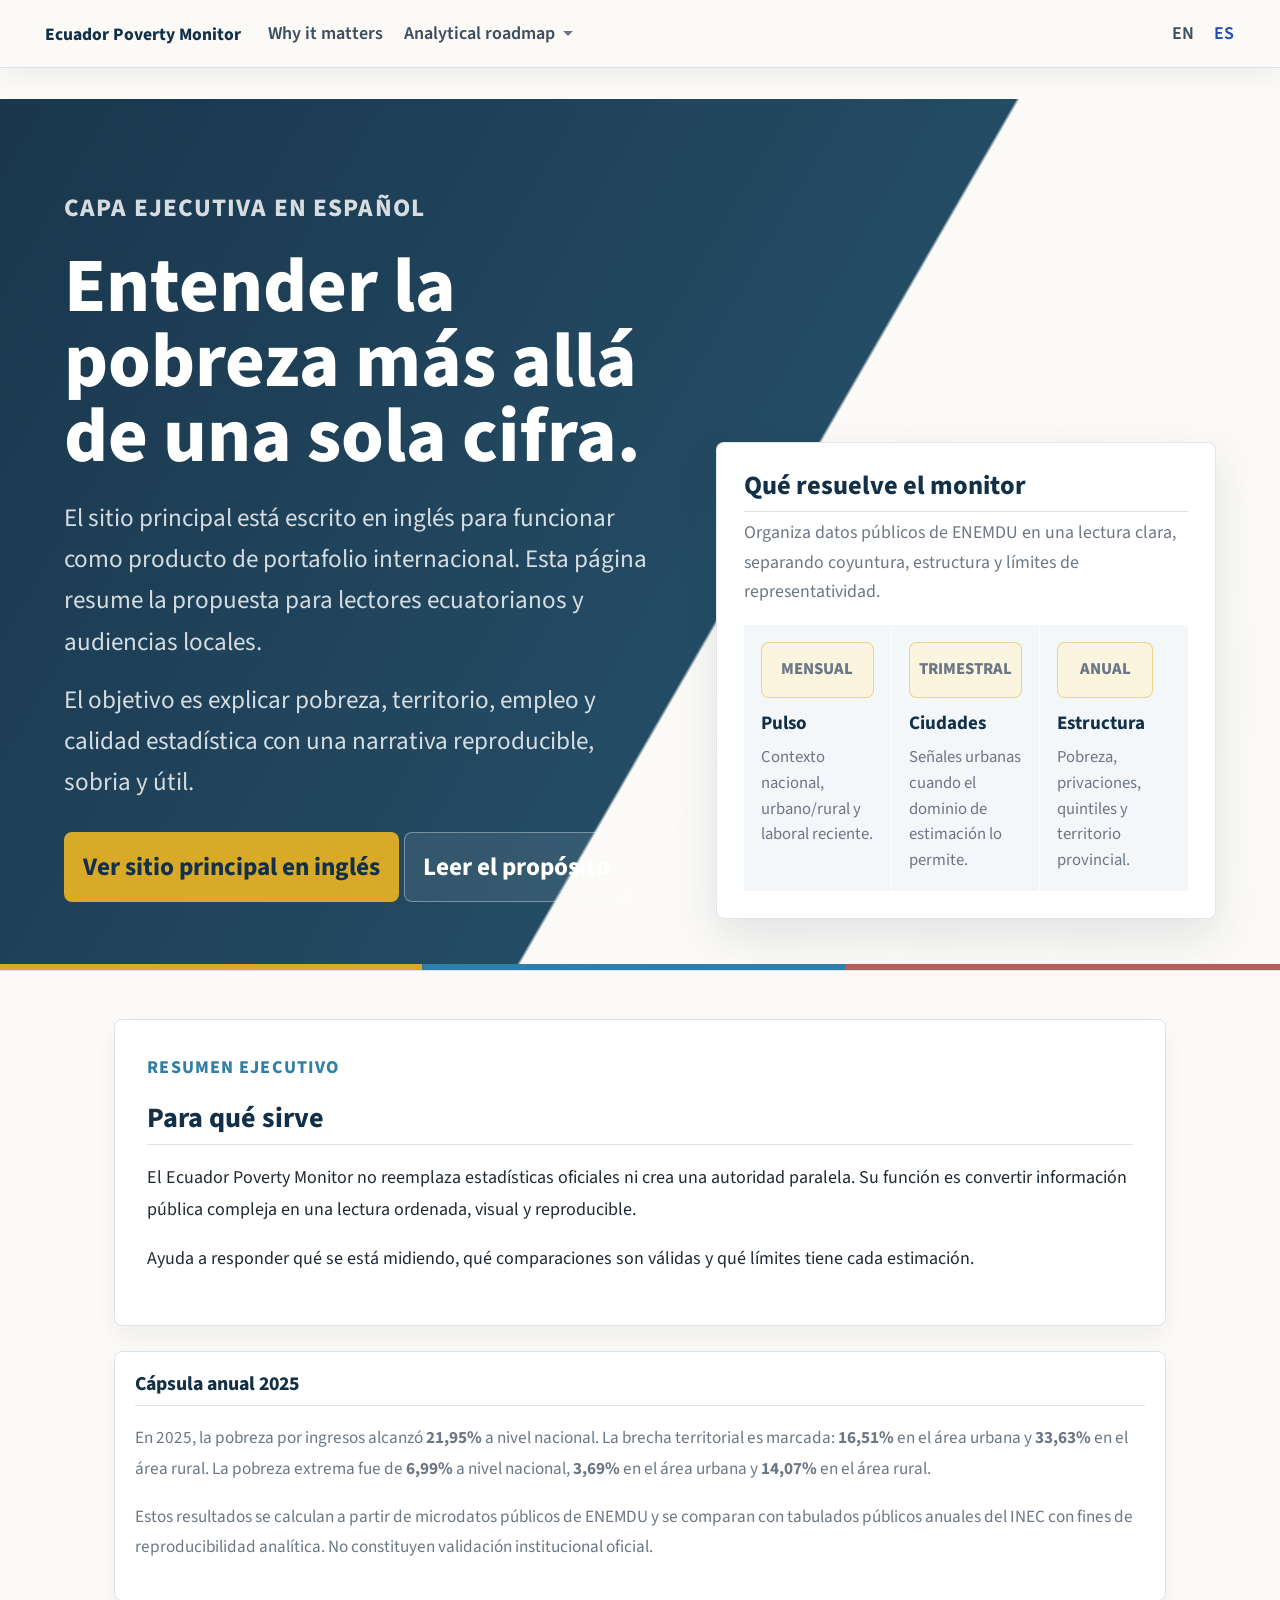
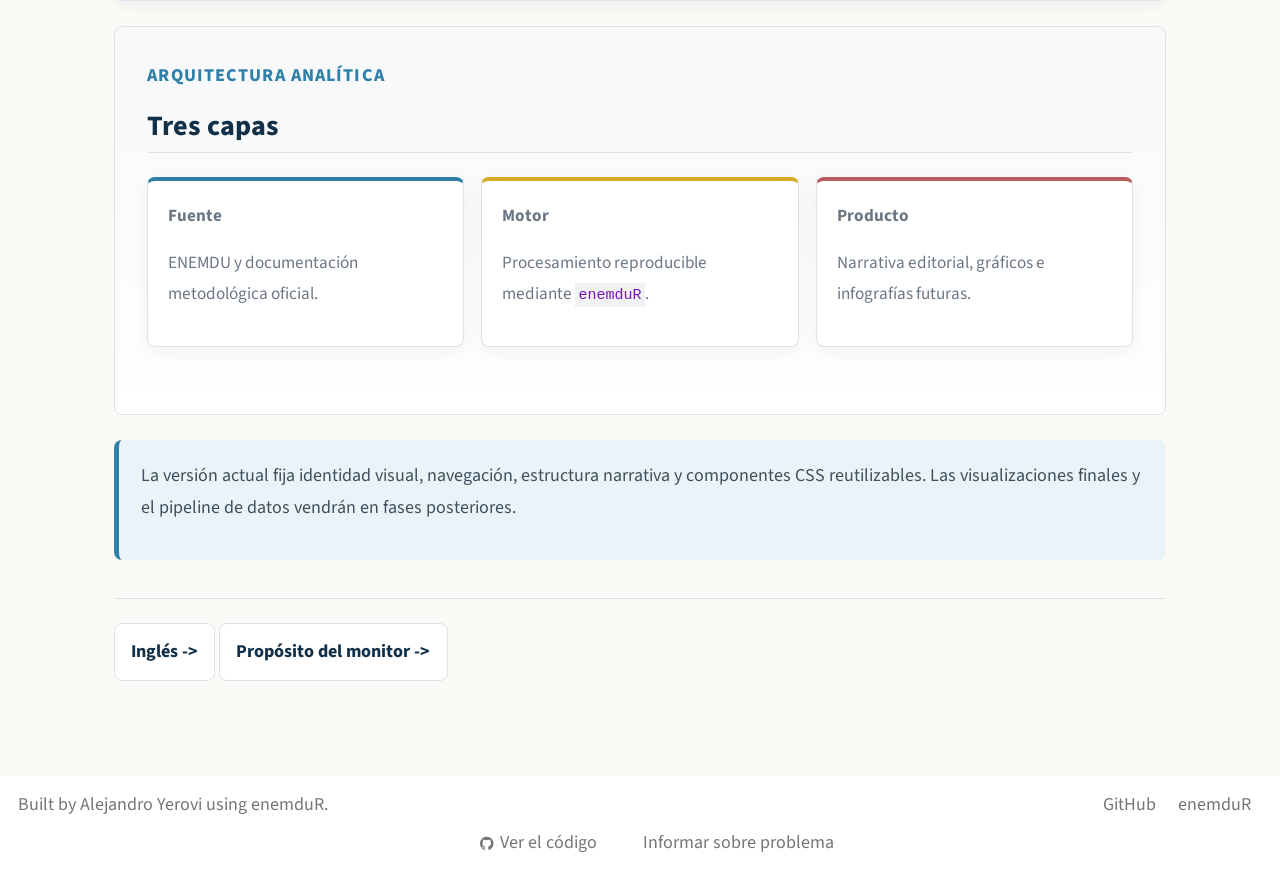
==== docs/es/index.html @ 35555508 "Render annual KPI narrative site" ====
<!DOCTYPE html>
<html xmlns="http://www.w3.org/1999/xhtml" lang="es" xml:lang="es"><head>

<meta charset="utf-8">
<meta name="generator" content="quarto-1.9.37">

<meta name="viewport" content="width=device-width, initial-scale=1.0, user-scalable=yes">

<meta name="description" content="Executive Spanish layer for Ecuadorian and local audiences of the Ecuador Poverty Monitor.">

<title>index – Ecuador Poverty Monitor</title>
<style>
/* Default styles provided by pandoc.
** See https://pandoc.org/MANUAL.html#variables-for-html for config info.
*/
code{white-space: pre-wrap;}
span.smallcaps{font-variant: small-caps;}
div.columns{display: flex; gap: min(4vw, 1.5em);}
div.column{flex: auto; overflow-x: auto;}
div.hanging-indent{margin-left: 1.5em; text-indent: -1.5em;}
ul.task-list{list-style: none;}
ul.task-list li input[type="checkbox"] {
  width: 0.8em;
  margin: 0 0.8em 0.2em -1em; /* quarto-specific, see https://github.com/quarto-dev/quarto-cli/issues/4556 */
  vertical-align: middle;
}
</style>


<script src="../site_libs/quarto-nav/quarto-nav.js"></script>
<script src="../site_libs/quarto-nav/headroom.min.js"></script>
<script src="../site_libs/clipboard/clipboard.min.js"></script>
<script src="../site_libs/quarto-search/autocomplete.umd.js"></script>
<script src="../site_libs/quarto-search/fuse.min.js"></script>
<script src="../site_libs/quarto-search/quarto-search.js"></script>
<meta name="quarto:offset" content="../">
<link href="../assets/img/brand/epm-favicon.png" rel="icon" type="image/png">
<script src="../site_libs/quarto-html/quarto.js" type="module"></script>
<script src="../site_libs/quarto-html/tabsets/tabsets.js" type="module"></script>
<script src="../site_libs/quarto-html/popper.min.js"></script>
<script src="../site_libs/quarto-html/tippy.umd.min.js"></script>
<script src="../site_libs/quarto-html/anchor.min.js"></script>
<link href="../site_libs/quarto-html/tippy.css" rel="stylesheet">
<link href="../site_libs/quarto-html/quarto-syntax-highlighting-7f8f88aac4f3542376d5c11b86a4c14d.css" rel="stylesheet" id="quarto-text-highlighting-styles">
<script src="../site_libs/bootstrap/bootstrap.min.js"></script>
<link href="../site_libs/bootstrap/bootstrap-icons.css" rel="stylesheet">
<link href="../site_libs/bootstrap/bootstrap-f1567f6532da11e0b3c9d7d9c23d1e21.min.css" rel="stylesheet" append-hash="true" id="quarto-bootstrap" data-mode="light">
<script id="quarto-search-options" type="application/json">{
  "location": "navbar",
  "copy-button": false,
  "collapse-after": 3,
  "panel-placement": "end",
  "type": "overlay",
  "limit": 50,
  "keyboard-shortcut": [
    "f",
    "/",
    "s"
  ],
  "show-item-context": false,
  "language": {
    "search-no-results-text": "No se han encontrado resultados",
    "search-matching-documents-text": "documentos encontrados",
    "search-copy-link-title": "Copiar el enlace en la búsqueda",
    "search-hide-matches-text": "Ocultar resultados adicionales",
    "search-more-match-text": "resultado adicional en este documento",
    "search-more-matches-text": "resultados adicionales en este documento",
    "search-clear-button-title": "Borrar",
    "search-text-placeholder": "",
    "search-detached-cancel-button-title": "Cancelar",
    "search-submit-button-title": "Enviar",
    "search-label": "Buscar"
  }
}</script>
<style>html{ scroll-behavior: smooth; }</style>


<link rel="stylesheet" href="../assets/css/site.css">
</head>

<body class="nav-fixed quarto-light">

<div id="quarto-search-results"></div>
  <header id="quarto-header" class="headroom fixed-top">
    <nav class="navbar navbar-expand-lg " data-bs-theme="dark">
      <div class="navbar-container container-fluid">
      <div class="navbar-brand-container mx-auto">
    <a href="../index.html" class="navbar-brand navbar-brand-logo">
    <img src="../assets/img/brand/epm-navbar-logo.svg" alt="Ecuador Poverty Monitor" class="navbar-logo light-content">
    <img src="../assets/img/brand/epm-navbar-logo.svg" alt="Ecuador Poverty Monitor" class="navbar-logo dark-content">
    </a>
    <a class="navbar-brand" href="../index.html">
    <span class="navbar-title">Ecuador Poverty Monitor</span>
    </a>
  </div>
            <div id="quarto-search" class="" title="Buscar"></div>
          <button class="navbar-toggler" type="button" data-bs-toggle="collapse" data-bs-target="#navbarCollapse" aria-controls="navbarCollapse" role="menu" aria-expanded="false" aria-label="Navegación de palanca" onclick="if (window.quartoToggleHeadroom) { window.quartoToggleHeadroom(); }">
  <span class="navbar-toggler-icon"></span>
</button>
          <div class="collapse navbar-collapse" id="navbarCollapse">
            <ul class="navbar-nav navbar-nav-scroll me-auto">
  <li class="nav-item">
    <a class="nav-link" href="../pages/01_why-monitor.html">
<span class="menu-text">Why it matters</span></a>
  </li>
  <li class="nav-item dropdown ">
    <a class="nav-link dropdown-toggle" href="#" id="nav-menu-analytical-roadmap" role="link" data-bs-toggle="dropdown" aria-expanded="false">
 <span class="menu-text">Analytical roadmap</span>
    </a>
    <ul class="dropdown-menu" aria-labelledby="nav-menu-analytical-roadmap">
        <li>
    <a class="dropdown-item" href="../index.html#analytical-roadmap">
 <span class="dropdown-text">Income poverty</span></a>
  </li>
        <li>
    <a class="dropdown-item" href="../index.html#analytical-roadmap">
 <span class="dropdown-text">Deprivation and multidimensional poverty</span></a>
  </li>
        <li>
    <a class="dropdown-item" href="../index.html#analytical-roadmap">
 <span class="dropdown-text">Territory and labor</span></a>
  </li>
        <li>
    <a class="dropdown-item" href="../index.html#statistical-quality">
 <span class="dropdown-text">Statistical quality</span></a>
  </li>
    </ul>
  </li>
</ul>
            <ul class="navbar-nav navbar-nav-scroll ms-auto">
  <li class="nav-item">
    <a class="nav-link" href="../index.html">
<span class="menu-text">EN</span></a>
  </li>
  <li class="nav-item">
    <a class="nav-link active" href="../es/index.html" aria-current="page">
<span class="menu-text">ES</span></a>
  </li>
</ul>
          </div> <!-- /navcollapse -->
            <div class="quarto-navbar-tools">
</div>
      </div> <!-- /container-fluid -->
    </nav>
</header>
<!-- content -->
<div id="quarto-content" class="quarto-container page-columns page-rows-contents page-layout-full page-navbar">
<!-- sidebar -->
<!-- margin-sidebar -->

<!-- main -->
<main class="content column-page" id="quarto-document-content"><header id="title-block-header" class="quarto-title-block"></header>




<div class="hero-monitor">
<div class="hero-layout">
<div class="hero-copy">
<div class="section-kicker">
<p>Capa ejecutiva en español</p>
</div>
<section id="entender-la-pobreza-más-allá-de-una-sola-cifra." class="level1">
<h1>Entender la pobreza más allá de una sola cifra.</h1>
<p>El sitio principal está escrito en inglés para funcionar como producto de portafolio internacional. Esta página resume la propuesta para lectores ecuatorianos y audiencias locales.</p>
<p>El objetivo es explicar pobreza, territorio, empleo y calidad estadística con una narrativa reproducible, sobria y útil.</p>
<div class="hero-actions">
<p><a href="../index.html" class="btn-monitor btn-primary-monitor">Ver sitio principal en inglés</a> <a href="../pages/01_why-monitor.html" class="btn-monitor btn-secondary-monitor">Leer el propósito</a></p>
</div>
</section>
</div>
<section id="qué-resuelve-el-monitor" class="level2 hero-deck">
<h2 class="anchored" data-anchor-id="qué-resuelve-el-monitor">Qué resuelve el monitor</h2>
<p>Organiza datos públicos de ENEMDU en una lectura clara, separando coyuntura, estructura y límites de representatividad.</p>
<div class="kpi-strip">
<div class="kpi-item">
<div class="period-badge">
<p>Mensual</p>
</div>
<p><strong>Pulso</strong></p>
<div class="small-muted">
<p>Contexto nacional, urbano/rural y laboral reciente.</p>
</div>
</div>
<div class="kpi-item">
<div class="period-badge">
<p>Trimestral</p>
</div>
<p><strong>Ciudades</strong></p>
<div class="small-muted">
<p>Señales urbanas cuando el dominio de estimación lo permite.</p>
</div>
</div>
<div class="kpi-item">
<div class="period-badge">
<p>Anual</p>
</div>
<p><strong>Estructura</strong></p>
<div class="small-muted">
<p>Pobreza, privaciones, quintiles y territorio provincial.</p>
</div>
</div>
</div>
</section>
</div>
</div>
<div class="content-block">
<div class="story-panel">
<div class="section-kicker">
<p>Resumen ejecutivo</p>
</div>
<section id="para-qué-sirve" class="level2">
<h2 class="anchored" data-anchor-id="para-qué-sirve">Para qué sirve</h2>
<p>El Ecuador Poverty Monitor no reemplaza estadísticas oficiales ni crea una autoridad paralela. Su función es convertir información pública compleja en una lectura ordenada, visual y reproducible.</p>
<p>Ayuda a responder qué se está midiendo, qué comparaciones son válidas y qué límites tiene cada estimación.</p>
</section>
</div>
<section id="cápsula-anual-2025" class="level2 monitor-card">
<h2 class="anchored" data-anchor-id="cápsula-anual-2025">Cápsula anual 2025</h2>
<p>En 2025, la pobreza por ingresos alcanzó <strong>21,95%</strong> a nivel nacional. La brecha territorial es marcada: <strong>16,51%</strong> en el área urbana y <strong>33,63%</strong> en el área rural. La pobreza extrema fue de <strong>6,99%</strong> a nivel nacional, <strong>3,69%</strong> en el área urbana y <strong>14,07%</strong> en el área rural.</p>
<div class="monitor-note">
<p>Estos resultados se calculan a partir de microdatos públicos de ENEMDU y se comparan con tabulados públicos anuales del INEC con fines de reproducibilidad analítica. No constituyen validación institucional oficial.</p>
</div>
</section>
<div class="infographic-frame">
<div class="section-kicker">
<p>Arquitectura analítica</p>
</div>
<section id="tres-capas" class="level2">
<h2 class="anchored" data-anchor-id="tres-capas">Tres capas</h2>
<div class="frame-grid">
<div class="frame-cell">
<p><strong>Fuente</strong></p>
<p>ENEMDU y documentación metodológica oficial.</p>
</div>
<div class="frame-cell">
<p><strong>Motor</strong></p>
<p>Procesamiento reproducible mediante <code>enemduR</code>.</p>
</div>
<div class="frame-cell">
<p><strong>Producto</strong></p>
<p>Narrativa editorial, gráficos e infografías futuras.</p>
</div>
</div>
</section>
</div>
<div class="method-note">
<p>La versión actual fija identidad visual, navegación, estructura narrativa y componentes CSS reutilizables. Las visualizaciones finales y el pipeline de datos vendrán en fases posteriores.</p>
</div>
<div class="page-nav">
<p><a href="../index.html">Inglés -&gt;</a> <a href="../pages/01_why-monitor.html">Propósito del monitor -&gt;</a></p>
</div>
</div>



</main> <!-- /main -->
<script id="quarto-html-after-body" type="application/javascript">
  window.document.addEventListener("DOMContentLoaded", function (event) {
    const icon = "";
    const anchorJS = new window.AnchorJS();
    anchorJS.options = {
      placement: 'right',
      icon: icon
    };
    anchorJS.add('.anchored');
    const isCodeAnnotation = (el) => {
      for (const clz of el.classList) {
        if (clz.startsWith('code-annotation-')) {
          return true;
        }
      }
      return false;
    }
    const onCopySuccess = function(e) {
      // button target
      const button = e.trigger;
      // don't keep focus
      button.blur();
      // flash "checked"
      button.classList.add('code-copy-button-checked');
      var currentTitle = button.getAttribute("title");
      button.setAttribute("title", "Copiado");
      let tooltip;
      if (window.bootstrap) {
        button.setAttribute("data-bs-toggle", "tooltip");
        button.setAttribute("data-bs-placement", "left");
        button.setAttribute("data-bs-title", "Copiado");
        tooltip = new bootstrap.Tooltip(button,
          { trigger: "manual",
            customClass: "code-copy-button-tooltip",
            offset: [0, -8]});
        tooltip.show();
      }
      setTimeout(function() {
        if (tooltip) {
          tooltip.hide();
          button.removeAttribute("data-bs-title");
          button.removeAttribute("data-bs-toggle");
          button.removeAttribute("data-bs-placement");
        }
        button.setAttribute("title", currentTitle);
        button.classList.remove('code-copy-button-checked');
      }, 1000);
      // clear code selection
      e.clearSelection();
    }
    const getTextToCopy = function(trigger) {
      const outerScaffold = trigger.parentElement.cloneNode(true);
      const codeEl = outerScaffold.querySelector('code');
      for (const childEl of codeEl.children) {
        if (isCodeAnnotation(childEl)) {
          childEl.remove();
        }
      }
      return codeEl.innerText;
    }
    const clipboard = new window.ClipboardJS('.code-copy-button:not([data-in-quarto-modal])', {
      text: getTextToCopy
    });
    clipboard.on('success', onCopySuccess);
    if (window.document.getElementById('quarto-embedded-source-code-modal')) {
      const clipboardModal = new window.ClipboardJS('.code-copy-button[data-in-quarto-modal]', {
        text: getTextToCopy,
        container: window.document.getElementById('quarto-embedded-source-code-modal')
      });
      clipboardModal.on('success', onCopySuccess);
    }
      var localhostRegex = new RegExp(/^(?:http|https):\/\/localhost\:?[0-9]*\//);
      var mailtoRegex = new RegExp(/^mailto:/);
        var filterRegex = new RegExp("https:\/\/yerovi84\.github\.io\/ecuador-poverty-monitor");
      var isInternal = (href) => {
          return filterRegex.test(href) || localhostRegex.test(href) || mailtoRegex.test(href);
      }
      // Inspect non-navigation links and adorn them if external
     var links = window.document.querySelectorAll('a[href]:not(.nav-link):not(.navbar-brand):not(.toc-action):not(.sidebar-link):not(.sidebar-item-toggle):not(.pagination-link):not(.no-external):not([aria-hidden]):not(.dropdown-item):not(.quarto-navigation-tool):not(.about-link)');
      for (var i=0; i<links.length; i++) {
        const link = links[i];
        if (!isInternal(link.href)) {
          // undo the damage that might have been done by quarto-nav.js in the case of
          // links that we want to consider external
          if (link.dataset.originalHref !== undefined) {
            link.href = link.dataset.originalHref;
          }
            // target, if specified
            link.setAttribute("target", "_blank");
            if (link.getAttribute("rel") === null) {
              link.setAttribute("rel", "noopener");
            }
        }
      }
    function tippyHover(el, contentFn, onTriggerFn, onUntriggerFn) {
      const config = {
        allowHTML: true,
        maxWidth: 500,
        delay: 100,
        arrow: false,
        appendTo: function(el) {
            return el.parentElement;
        },
        interactive: true,
        interactiveBorder: 10,
        theme: 'quarto',
        placement: 'bottom-start',
      };
      if (contentFn) {
        config.content = contentFn;
      }
      if (onTriggerFn) {
        config.onTrigger = onTriggerFn;
      }
      if (onUntriggerFn) {
        config.onUntrigger = onUntriggerFn;
      }
      window.tippy(el, config);
    }
    const noterefs = window.document.querySelectorAll('a[role="doc-noteref"]');
    for (var i=0; i<noterefs.length; i++) {
      const ref = noterefs[i];
      tippyHover(ref, function() {
        // use id or data attribute instead here
        let href = ref.getAttribute('data-footnote-href') || ref.getAttribute('href');
        try { href = new URL(href).hash; } catch {}
        const id = href.replace(/^#\/?/, "");
        const note = window.document.getElementById(id);
        if (note) {
          return note.innerHTML;
        } else {
          return "";
        }
      });
    }
    const xrefs = window.document.querySelectorAll('a.quarto-xref');
    const processXRef = (id, note) => {
      // Strip column container classes
      const stripColumnClz = (el) => {
        el.classList.remove("page-full", "page-columns");
        if (el.children) {
          for (const child of el.children) {
            stripColumnClz(child);
          }
        }
      }
      stripColumnClz(note)
      if (id === null || id.startsWith('sec-')) {
        // Special case sections, only their first couple elements
        const container = document.createElement("div");
        if (note.children && note.children.length > 2) {
          container.appendChild(note.children[0].cloneNode(true));
          for (let i = 1; i < note.children.length; i++) {
            const child = note.children[i];
            if (child.tagName === "P" && child.innerText === "") {
              continue;
            } else {
              container.appendChild(child.cloneNode(true));
              break;
            }
          }
          if (window.Quarto?.typesetMath) {
            window.Quarto.typesetMath(container);
          }
          return container.innerHTML
        } else {
          if (window.Quarto?.typesetMath) {
            window.Quarto.typesetMath(note);
          }
          return note.innerHTML;
        }
      } else {
        // Remove any anchor links if they are present
        const anchorLink = note.querySelector('a.anchorjs-link');
        if (anchorLink) {
          anchorLink.remove();
        }
        if (window.Quarto?.typesetMath) {
          window.Quarto.typesetMath(note);
        }
        if (note.classList.contains("callout")) {
          return note.outerHTML;
        } else {
          return note.innerHTML;
        }
      }
    }
    for (var i=0; i<xrefs.length; i++) {
      const xref = xrefs[i];
      tippyHover(xref, undefined, function(instance) {
        instance.disable();
        let url = xref.getAttribute('href');
        let hash = undefined;
        if (url.startsWith('#')) {
          hash = url;
        } else {
          try { hash = new URL(url).hash; } catch {}
        }
        if (hash) {
          const id = hash.replace(/^#\/?/, "");
          const note = window.document.getElementById(id);
          if (note !== null) {
            try {
              const html = processXRef(id, note.cloneNode(true));
              instance.setContent(html);
            } finally {
              instance.enable();
              instance.show();
            }
          } else {
            // See if we can fetch this
            fetch(url.split('#')[0])
            .then(res => res.text())
            .then(html => {
              const parser = new DOMParser();
              const htmlDoc = parser.parseFromString(html, "text/html");
              const note = htmlDoc.getElementById(id);
              if (note !== null) {
                const html = processXRef(id, note);
                instance.setContent(html);
              }
            }).finally(() => {
              instance.enable();
              instance.show();
            });
          }
        } else {
          // See if we can fetch a full url (with no hash to target)
          // This is a special case and we should probably do some content thinning / targeting
          fetch(url)
          .then(res => res.text())
          .then(html => {
            const parser = new DOMParser();
            const htmlDoc = parser.parseFromString(html, "text/html");
            const note = htmlDoc.querySelector('main.content');
            if (note !== null) {
              // This should only happen for chapter cross references
              // (since there is no id in the URL)
              // remove the first header
              if (note.children.length > 0 && note.children[0].tagName === "HEADER") {
                note.children[0].remove();
              }
              const html = processXRef(null, note);
              instance.setContent(html);
            }
          }).finally(() => {
            instance.enable();
            instance.show();
          });
        }
      }, function(instance) {
      });
    }
        let selectedAnnoteEl;
        const selectorForAnnotation = ( cell, annotation) => {
          let cellAttr = 'data-code-cell="' + cell + '"';
          let lineAttr = 'data-code-annotation="' +  annotation + '"';
          const selector = 'span[' + cellAttr + '][' + lineAttr + ']';
          return selector;
        }
        const selectCodeLines = (annoteEl) => {
          const doc = window.document;
          const targetCell = annoteEl.getAttribute("data-target-cell");
          const targetAnnotation = annoteEl.getAttribute("data-target-annotation");
          const annoteSpan = window.document.querySelector(selectorForAnnotation(targetCell, targetAnnotation));
          const lines = annoteSpan.getAttribute("data-code-lines").split(",");
          const lineIds = lines.map((line) => {
            return targetCell + "-" + line;
          })
          let top = null;
          let height = null;
          let parent = null;
          if (lineIds.length > 0) {
              //compute the position of the single el (top and bottom and make a div)
              const el = window.document.getElementById(lineIds[0]);
              top = el.offsetTop;
              height = el.offsetHeight;
              parent = el.parentElement.parentElement;
            if (lineIds.length > 1) {
              const lastEl = window.document.getElementById(lineIds[lineIds.length - 1]);
              const bottom = lastEl.offsetTop + lastEl.offsetHeight;
              height = bottom - top;
            }
            if (top !== null && height !== null && parent !== null) {
              // cook up a div (if necessary) and position it
              let div = window.document.getElementById("code-annotation-line-highlight");
              if (div === null) {
                div = window.document.createElement("div");
                div.setAttribute("id", "code-annotation-line-highlight");
                div.style.position = 'absolute';
                parent.appendChild(div);
              }
              div.style.top = top - 2 + "px";
              div.style.height = height + 4 + "px";
              div.style.left = 0;
              let gutterDiv = window.document.getElementById("code-annotation-line-highlight-gutter");
              if (gutterDiv === null) {
                gutterDiv = window.document.createElement("div");
                gutterDiv.setAttribute("id", "code-annotation-line-highlight-gutter");
                gutterDiv.style.position = 'absolute';
                const codeCell = window.document.getElementById(targetCell);
                const gutter = codeCell.querySelector('.code-annotation-gutter');
                gutter.appendChild(gutterDiv);
              }
              gutterDiv.style.top = top - 2 + "px";
              gutterDiv.style.height = height + 4 + "px";
            }
            selectedAnnoteEl = annoteEl;
          }
        };
        const unselectCodeLines = () => {
          const elementsIds = ["code-annotation-line-highlight", "code-annotation-line-highlight-gutter"];
          elementsIds.forEach((elId) => {
            const div = window.document.getElementById(elId);
            if (div) {
              div.remove();
            }
          });
          selectedAnnoteEl = undefined;
        };
          // Handle positioning of the toggle
      window.addEventListener(
        "resize",
        throttle(() => {
          elRect = undefined;
          if (selectedAnnoteEl) {
            selectCodeLines(selectedAnnoteEl);
          }
        }, 10)
      );
      function throttle(fn, ms) {
      let throttle = false;
      let timer;
        return (...args) => {
          if(!throttle) { // first call gets through
              fn.apply(this, args);
              throttle = true;
          } else { // all the others get throttled
              if(timer) clearTimeout(timer); // cancel #2
              timer = setTimeout(() => {
                fn.apply(this, args);
                timer = throttle = false;
              }, ms);
          }
        };
      }
        // Attach click handler to the DT
        const annoteDls = window.document.querySelectorAll('dt[data-target-cell]');
        for (const annoteDlNode of annoteDls) {
          annoteDlNode.addEventListener('click', (event) => {
            const clickedEl = event.target;
            if (clickedEl !== selectedAnnoteEl) {
              unselectCodeLines();
              const activeEl = window.document.querySelector('dt[data-target-cell].code-annotation-active');
              if (activeEl) {
                activeEl.classList.remove('code-annotation-active');
              }
              selectCodeLines(clickedEl);
              clickedEl.classList.add('code-annotation-active');
            } else {
              // Unselect the line
              unselectCodeLines();
              clickedEl.classList.remove('code-annotation-active');
            }
          });
        }
    const findCites = (el) => {
      const parentEl = el.parentElement;
      if (parentEl) {
        const cites = parentEl.dataset.cites;
        if (cites) {
          return {
            el,
            cites: cites.split(' ')
          };
        } else {
          return findCites(el.parentElement)
        }
      } else {
        return undefined;
      }
    };
    var bibliorefs = window.document.querySelectorAll('a[role="doc-biblioref"]');
    for (var i=0; i<bibliorefs.length; i++) {
      const ref = bibliorefs[i];
      const citeInfo = findCites(ref);
      if (citeInfo) {
        tippyHover(citeInfo.el, function() {
          var popup = window.document.createElement('div');
          citeInfo.cites.forEach(function(cite) {
            var citeDiv = window.document.createElement('div');
            citeDiv.classList.add('hanging-indent');
            citeDiv.classList.add('csl-entry');
            var biblioDiv = window.document.getElementById('ref-' + cite);
            if (biblioDiv) {
              citeDiv.innerHTML = biblioDiv.innerHTML;
            }
            popup.appendChild(citeDiv);
          });
          return popup.innerHTML;
        });
      }
    }
  });
  </script>
</div> <!-- /content -->
<footer class="footer">
  <div class="nav-footer">
    <div class="nav-footer-left">
<p>Built by Alejandro Yerovi using enemduR.</p>
</div>
    <div class="nav-footer-center">
      &nbsp;
    <div class="toc-actions"><ul><li><a href="https://github.com/yerovi84/ecuador-poverty-monitor/blob/main/es/index.qmd" class="toc-action"><i class="bi bi-github"></i>Ver el código</a></li><li><a href="https://github.com/yerovi84/ecuador-poverty-monitor/issues/new" class="toc-action"><i class="bi empty"></i>Informar sobre problema</a></li></ul></div></div>
    <div class="nav-footer-right">
      <ul class="footer-items list-unstyled">
    <li class="nav-item">
    <a class="nav-link" href="https://github.com/yerovi84/ecuador-poverty-monitor">
<p>GitHub</p>
</a>
  </li>
    <li class="nav-item">
    <a class="nav-link" href="https://github.com/yerovi84/enemduR">
<p>enemduR</p>
</a>
  </li>
</ul>
    </div>
  </div>
</footer>




<script src="../site_libs/quarto-html/zenscroll-min.js"></script>
</body></html>
---- docs/site_libs/quarto-html/tippy.css ----
.tippy-box[data-animation=fade][data-state=hidden]{opacity:0}[data-tippy-root]{max-width:calc(100vw - 10px)}.tippy-box{position:relative;background-color:#333;color:#fff;border-radius:4px;font-size:14px;line-height:1.4;white-space:normal;outline:0;transition-property:transform,visibility,opacity}.tippy-box[data-placement^=top]>.tippy-arrow{bottom:0}.tippy-box[data-placement^=top]>.tippy-arrow:before{bottom:-7px;left:0;border-width:8px 8px 0;border-top-color:initial;transform-origin:center top}.tippy-box[data-placement^=bottom]>.tippy-arrow{top:0}.tippy-box[data-placement^=bottom]>.tippy-arrow:before{top:-7px;left:0;border-width:0 8px 8px;border-bottom-color:initial;transform-origin:center bottom}.tippy-box[data-placement^=left]>.tippy-arrow{right:0}.tippy-box[data-placement^=left]>.tippy-arrow:before{border-width:8px 0 8px 8px;border-left-color:initial;right:-7px;transform-origin:center left}.tippy-box[data-placement^=right]>.tippy-arrow{left:0}.tippy-box[data-placement^=right]>.tippy-arrow:before{left:-7px;border-width:8px 8px 8px 0;border-right-color:initial;transform-origin:center right}.tippy-box[data-inertia][data-state=visible]{transition-timing-function:cubic-bezier(.54,1.5,.38,1.11)}.tippy-arrow{width:16px;height:16px;color:#333}.tippy-arrow:before{content:"";position:absolute;border-color:transparent;border-style:solid}.tippy-content{position:relative;padding:5px 9px;z-index:1}
---- docs/site_libs/quarto-html/quarto-syntax-highlighting-7f8f88aac4f3542376d5c11b86a4c14d.css ----
/* quarto syntax highlight colors */
:root {
  --quarto-hl-ot-color: #003B4F;
  --quarto-hl-at-color: #657422;
  --quarto-hl-ss-color: #20794D;
  --quarto-hl-an-color: #5E5E5E;
  --quarto-hl-fu-color: #4758AB;
  --quarto-hl-st-color: #20794D;
  --quarto-hl-cf-color: #003B4F;
  --quarto-hl-op-color: #5E5E5E;
  --quarto-hl-er-color: #AD0000;
  --quarto-hl-bn-color: #AD0000;
  --quarto-hl-al-color: #AD0000;
  --quarto-hl-va-color: #111111;
  --quarto-hl-bu-color: inherit;
  --quarto-hl-ex-color: inherit;
  --quarto-hl-pp-color: #AD0000;
  --quarto-hl-in-color: #5E5E5E;
  --quarto-hl-vs-color: #20794D;
  --quarto-hl-wa-color: #5E5E5E;
  --quarto-hl-do-color: #5E5E5E;
  --quarto-hl-im-color: #00769E;
  --quarto-hl-ch-color: #20794D;
  --quarto-hl-dt-color: #AD0000;
  --quarto-hl-fl-color: #AD0000;
  --quarto-hl-co-color: #5E5E5E;
  --quarto-hl-cv-color: #5E5E5E;
  --quarto-hl-cn-color: #8f5902;
  --quarto-hl-sc-color: #5E5E5E;
  --quarto-hl-dv-color: #AD0000;
  --quarto-hl-kw-color: #003B4F;
}

/* other quarto variables */
:root {
  --quarto-font-monospace: SFMono-Regular, Menlo, Monaco, Consolas, "Liberation Mono", "Courier New", monospace;
}

/* syntax highlight based on Pandoc's rules */
pre > code.sourceCode > span {
  color: #003B4F;
}

code.sourceCode > span {
  color: #003B4F;
}

div.sourceCode,
div.sourceCode pre.sourceCode {
  color: #003B4F;
}

/* Normal */
code span {
  color: #003B4F;
}

/* Alert */
code span.al {
  color: #AD0000;
  font-style: inherit;
}

/* Annotation */
code span.an {
  color: #5E5E5E;
  font-style: inherit;
}

/* Attribute */
code span.at {
  color: #657422;
  font-style: inherit;
}

/* BaseN */
code span.bn {
  color: #AD0000;
  font-style: inherit;
}

/* BuiltIn */
code span.bu {
  font-style: inherit;
}

/* ControlFlow */
code span.cf {
  color: #003B4F;
  font-weight: bold;
  font-style: inherit;
}

/* Char */
code span.ch {
  color: #20794D;
  font-style: inherit;
}

/* Constant */
code span.cn {
  color: #8f5902;
  font-style: inherit;
}

/* Comment */
code span.co {
  color: #5E5E5E;
  font-style: inherit;
}

/* CommentVar */
code span.cv {
  color: #5E5E5E;
  font-style: italic;
}

/* Documentation */
code span.do {
  color: #5E5E5E;
  font-style: italic;
}

/* DataType */
code span.dt {
  color: #AD0000;
  font-style: inherit;
}

/* DecVal */
code span.dv {
  color: #AD0000;
  font-style: inherit;
}

/* Error */
code span.er {
  color: #AD0000;
  font-style: inherit;
}

/* Extension */
code span.ex {
  font-style: inherit;
}

/* Float */
code span.fl {
  color: #AD0000;
  font-style: inherit;
}

/* Function */
code span.fu {
  color: #4758AB;
  font-style: inherit;
}

/* Import */
code span.im {
  color: #00769E;
  font-style: inherit;
}

/* Information */
code span.in {
  color: #5E5E5E;
  font-style: inherit;
}

/* Keyword */
code span.kw {
  color: #003B4F;
  font-weight: bold;
  font-style: inherit;
}

/* Operator */
code span.op {
  color: #5E5E5E;
  font-style: inherit;
}

/* Other */
code span.ot {
  color: #003B4F;
  font-style: inherit;
}

/* Preprocessor */
code span.pp {
  color: #AD0000;
  font-style: inherit;
}

/* SpecialChar */
code span.sc {
  color: #5E5E5E;
  font-style: inherit;
}

/* SpecialString */
code span.ss {
  color: #20794D;
  font-style: inherit;
}

/* String */
code span.st {
  color: #20794D;
  font-style: inherit;
}

/* Variable */
code span.va {
  color: #111111;
  font-style: inherit;
}

/* VerbatimString */
code span.vs {
  color: #20794D;
  font-style: inherit;
}

/* Warning */
code span.wa {
  color: #5E5E5E;
  font-style: italic;
}

.prevent-inlining {
  content: "</";
}

/*# sourceMappingURL=789ad8cd35626ba772517505b42a116e.css.map */
---- docs/assets/css/site.css ----
:root {
  --epm-ink: #1f2933;
  --epm-ink-soft: #3f4f5f;
  --epm-navy: #123047;
  --epm-blue: #2f80a8;
  --epm-blue-soft: #eaf3f7;
  --epm-gold: #d9a928;
  --epm-gold-soft: #fbf4df;
  --epm-red: #b85c5c;
  --epm-paper: #fbfaf7;
  --epm-surface: #ffffff;
  --epm-muted: #6b7785;
  --epm-border: #dbe3ea;
  --epm-border-strong: #b8c6d1;
  --epm-shadow: 0 18px 45px rgba(18, 48, 71, 0.11);
}

body {
  background: var(--epm-paper);
  color: var(--epm-ink);
  font-size: 1.08rem;
  line-height: 1.78;
}

p,
li {
  font-size: 1.06rem;
  line-height: 1.78;
}

.navbar {
  background: rgba(251, 250, 247, 0.96);
  border-bottom: 1px solid var(--epm-border);
  box-shadow: 0 8px 24px rgba(18, 48, 71, 0.06);
  backdrop-filter: blur(10px);
}

.navbar-logo {
  max-height: 36px;
  margin-right: 0.35rem;
}

.navbar-title {
  color: var(--epm-navy);
  font-size: 1.03rem;
  font-weight: 760;
}

.navbar-nav .nav-link {
  color: var(--epm-ink-soft);
  font-weight: 620;
}

.navbar-nav .nav-link:hover,
.navbar-nav .nav-link:focus {
  color: var(--epm-blue);
}

h1,
h2,
h3,
h4 {
  color: var(--epm-navy);
  font-weight: 760;
  letter-spacing: 0;
}

h1 {
  font-size: clamp(2.35rem, 6vw, 5.25rem);
  line-height: 0.98;
}

h2 {
  margin-top: 2.6rem;
}

a {
  color: var(--epm-blue);
}

.epm-home .quarto-title-block,
.epm-internal .quarto-title-block {
  display: none;
}

.content-block {
  max-width: 1120px;
  margin: 0 auto;
  padding: 0 clamp(1rem, 3vw, 2rem);
}

.section-kicker {
  color: var(--epm-blue);
  font-size: 0.82rem;
  font-weight: 780;
  letter-spacing: 0.08em;
  margin-bottom: 0.45rem;
  text-transform: uppercase;
}

.hero-monitor {
  background:
    linear-gradient(120deg, rgba(18, 48, 71, 0.97) 0%, rgba(22, 65, 91, 0.94) 57%, rgba(251, 250, 247, 0.98) 57.2%, rgba(251, 250, 247, 1) 100%),
    var(--epm-paper);
  border-bottom: 1px solid var(--epm-border);
  color: #ffffff;
  margin: -1.1rem calc(50% - 50vw) 2.8rem;
  min-height: clamp(560px, 78vh, 760px);
  padding: clamp(3rem, 7vw, 6.5rem) max(clamp(1rem, 5vw, 5rem), calc((100vw - 1180px) / 2)) 3rem;
  position: relative;
}

.hero-monitor::after {
  background: linear-gradient(90deg, var(--epm-gold) 0 33%, var(--epm-blue) 33% 66%, var(--epm-red) 66% 100%);
  bottom: 0;
  content: "";
  height: 6px;
  left: 0;
  position: absolute;
  right: 0;
}

.hero-layout {
  display: grid;
  gap: clamp(2rem, 5vw, 4rem);
  grid-template-columns: minmax(0, 1.08fr) minmax(320px, 0.92fr);
}

.hero-copy {
  align-self: center;
  max-width: 820px;
}

.hero-monitor h1 {
  color: #ffffff;
  margin: 1.2rem 0 1.3rem;
  max-width: 780px;
}

.hero-monitor p {
  color: rgba(255, 255, 255, 0.82);
  font-size: clamp(1.2rem, 2vw, 1.48rem);
  line-height: 1.64;
  max-width: 760px;
}

.hero-monitor .section-kicker {
  color: var(--epm-gold);
}

.hero-deck {
  align-self: end;
  background: var(--epm-surface);
  border: 1px solid rgba(18, 48, 71, 0.12);
  border-radius: 8px;
  box-shadow: var(--epm-shadow);
  color: var(--epm-ink);
  padding: clamp(1.1rem, 3vw, 1.6rem);
}

.hero-deck h2 {
  color: var(--epm-navy);
  font-size: 1.55rem;
  margin: 0 0 0.35rem;
}

.hero-deck p {
  color: var(--epm-muted);
  font-size: 1.05rem;
}

.hero-actions {
  align-items: center;
  display: flex;
  flex-wrap: wrap;
  gap: 0.85rem;
  margin-top: 1.7rem;
  max-width: 100%;
}

.btn-monitor {
  border: 1px solid transparent;
  border-radius: 8px;
  display: inline-block;
  font-weight: 740;
  padding: 0.78rem 1.05rem;
  text-decoration: none;
  transition: background 0.2s ease, border-color 0.2s ease, color 0.2s ease, transform 0.2s ease;
}

.btn-monitor:hover {
  transform: translateY(-1px);
}

.btn-primary-monitor {
  background: var(--epm-gold);
  color: var(--epm-navy);
}

.btn-primary-monitor:hover {
  background: #e5bb45;
  color: var(--epm-navy);
}

.btn-secondary-monitor {
  background: rgba(255, 255, 255, 0.08);
  border-color: rgba(255, 255, 255, 0.35);
  color: #ffffff;
  min-width: 11rem;
}

.btn-secondary-monitor:hover {
  background: rgba(255, 255, 255, 0.16);
  color: #ffffff;
}

.kpi-strip {
  display: grid;
  gap: 1px;
  grid-template-columns: repeat(3, minmax(0, 1fr));
  margin: 1.1rem 0 0;
  overflow: hidden;
}

.kpi-strip > * {
  background: #f4f7f9;
  min-height: 118px;
  padding: 1rem;
}

.kpi-strip strong {
  color: var(--epm-navy);
  display: block;
  font-size: 1.12rem;
  margin-bottom: 0.35rem;
}

.kpi-strip p {
  color: var(--epm-muted);
  display: block;
  font-size: 0.98rem;
  line-height: 1.55;
  margin: 0;
}

.period-badge {
  align-items: center;
  background: var(--epm-gold-soft);
  border: 1px solid rgba(217, 169, 40, 0.45);
  border-radius: 0.45rem;
  box-sizing: border-box;
  color: #6b4e00;
  display: inline-flex;
  font-size: 0.78rem;
  font-weight: 800;
  justify-content: center;
  line-height: 1.15;
  margin-bottom: 0.65rem;
  max-width: 100%;
  min-height: 2.8rem;
  padding: 0.85rem 1.25rem;
  text-decoration: none;
  text-transform: uppercase;
  white-space: normal;
}

.story-panel,
.method-note,
.data-warning,
.infographic-frame {
  border-radius: 8px;
  margin: 1.5rem 0;
}

.story-panel {
  background: var(--epm-surface);
  border: 1px solid var(--epm-border);
  box-shadow: 0 12px 28px rgba(18, 48, 71, 0.06);
  padding: clamp(1.35rem, 3vw, 1.9rem);
}

.story-panel h2,
.story-panel h3 {
  margin-top: 0;
}

.method-note {
  background: var(--epm-blue-soft);
  border-left: 5px solid var(--epm-blue);
  color: var(--epm-ink-soft);
  font-size: 1.08rem;
  padding: 1.15rem 1.3rem;
}

.data-warning {
  background: var(--epm-gold-soft);
  border-left: 5px solid var(--epm-gold);
  color: var(--epm-ink-soft);
  font-size: 1.08rem;
  padding: 1.15rem 1.3rem;
}

.infographic-frame {
  background:
    linear-gradient(180deg, rgba(18, 48, 71, 0.035), rgba(18, 48, 71, 0)),
    var(--epm-surface);
  border: 1px solid var(--epm-border);
  min-height: 260px;
  padding: clamp(1.25rem, 3vw, 1.9rem);
}

.infographic-frame h2,
.infographic-frame h3 {
  margin-top: 0;
}

.frame-grid,
.monitor-grid,
.three-layer-grid,
.method-grid,
.period-grid,
.story-steps {
  display: grid;
  gap: 1rem;
  margin: 1.4rem 0 2rem;
}

.frame-grid,
.monitor-grid,
.three-layer-grid,
.method-grid,
.period-grid {
  grid-template-columns: repeat(3, minmax(0, 1fr));
}

.story-steps {
  grid-template-columns: repeat(5, minmax(0, 1fr));
}

.frame-cell,
.monitor-card,
.layer-card,
.method-card,
.period-card,
.story-step {
  background: var(--epm-surface);
  border: 1px solid var(--epm-border);
  border-radius: 8px;
  box-shadow: 0 6px 18px rgba(18, 48, 71, 0.05);
  padding: 1.18rem;
}

.frame-cell {
  border-top: 4px solid var(--epm-blue);
}

.frame-cell:nth-child(2) {
  border-top-color: var(--epm-gold);
}

.frame-cell:nth-child(3) {
  border-top-color: var(--epm-red);
}

.monitor-card h2,
.layer-card h3,
.method-card h3,
.period-card h3,
.story-step h3 {
  font-size: 1.16rem;
  margin-top: 0;
}

.monitor-card p,
.layer-card p,
.method-card p,
.period-card p,
.story-step p,
.frame-cell p {
  color: var(--epm-muted);
  font-size: 1.01rem;
}

.small-muted {
  color: var(--epm-muted);
  font-size: 1rem;
}

.proof-strip {
  background: var(--epm-navy);
  border-radius: 8px;
  box-shadow: var(--epm-shadow);
  color: #ffffff;
  display: grid;
  gap: 1px;
  grid-template-columns: repeat(4, minmax(0, 1fr));
  margin: 2rem 0;
  overflow: hidden;
}

.proof-item {
  background: rgba(255, 255, 255, 0.055);
  border-top: 4px solid var(--epm-gold);
  min-height: 150px;
  padding: 1.2rem;
}

.proof-item:nth-child(2) {
  border-top-color: var(--epm-blue);
}

.proof-item:nth-child(3) {
  border-top-color: var(--epm-red);
}

.proof-item:nth-child(4) {
  border-top-color: #ffffff;
}

.proof-item strong {
  color: #ffffff;
  display: block;
  font-size: 1.12rem;
  line-height: 1.25;
  margin-bottom: 0.5rem;
}

.proof-item p {
  color: rgba(255, 255, 255, 0.78);
  font-size: 1rem;
  line-height: 1.55;
  margin: 0;
}

.page-nav {
  border-top: 1px solid var(--epm-border);
  display: flex;
  gap: 1rem;
  justify-content: space-between;
  margin-top: 2.2rem;
  padding-top: 1.4rem;
}

.page-nav a {
  background: var(--epm-surface);
  border: 1px solid var(--epm-border);
  border-radius: 8px;
  color: var(--epm-navy);
  display: inline-block;
  font-weight: 740;
  padding: 0.72rem 0.95rem;
  text-decoration: none;
  transition: background 0.2s ease, border-color 0.2s ease, transform 0.2s ease;
}

.page-nav a:hover {
  background: var(--epm-blue-soft);
  border-color: var(--epm-blue);
  transform: translateY(-1px);
}

.internal-hero {
  background:
    radial-gradient(circle at 0% 0%, rgba(217, 169, 40, 0.16), transparent 34%),
    linear-gradient(120deg, #fbf8ef 0%, #f7faf9 50%, #eef6f4 100%);
  border-bottom: 1px solid var(--epm-border);
  margin: -1.1rem calc(50% - 50vw) 2.8rem;
  padding: clamp(3.5rem, 7vw, 6.5rem) max(clamp(1.25rem, 5vw, 5rem), calc((100vw - 1180px) / 2));
}

.internal-hero-wide {
  display: grid;
  gap: clamp(2rem, 5vw, 4rem);
  grid-template-columns: minmax(0, 1.12fr) minmax(320px, 0.78fr);
}

.internal-hero-copy {
  align-self: center;
  max-width: 820px;
}

.internal-hero h1 {
  color: var(--epm-navy);
  font-size: clamp(3.3rem, 7vw, 6.5rem);
  line-height: 0.98;
  margin: 0 0 1.35rem;
  max-width: 850px;
}

.story-lede {
  color: var(--epm-navy);
  font-size: clamp(1.35rem, 2.1vw, 1.85rem);
  font-weight: 720;
  line-height: 1.35;
  margin: 0 0 1.2rem;
  max-width: 780px;
}

.internal-hero-copy > p {
  color: var(--epm-ink-soft);
  font-size: clamp(1.12rem, 1.5vw, 1.28rem);
  max-width: 780px;
}

.internal-hero-card {
  align-self: end;
  background: rgba(255, 255, 255, 0.88);
  border: 1px solid rgba(18, 48, 71, 0.14);
  border-left: 6px solid var(--epm-gold);
  border-radius: 8px;
  box-shadow: var(--epm-shadow);
  padding: clamp(1.4rem, 3vw, 2rem);
}

.internal-hero-card h2 {
  font-size: 1.55rem;
  margin-top: 0;
}

.internal-hero-card p {
  color: var(--epm-muted);
  font-size: 1.08rem;
}

.editorial-flow {
  max-width: 1180px;
}

.story-grid {
  display: grid;
  gap: 1.2rem;
  grid-template-columns: repeat(2, minmax(0, 1fr));
  margin: 1.5rem 0 2rem;
}

.insight-strip {
  display: grid;
  gap: 1rem;
  grid-template-columns: repeat(4, minmax(0, 1fr));
  margin: 1.5rem 0 2rem;
}

.insight-card {
  background: var(--epm-surface);
  border: 1px solid var(--epm-border);
  border-top: 4px solid var(--epm-blue);
  border-radius: 8px;
  box-shadow: 0 6px 18px rgba(18, 48, 71, 0.05);
  padding: 1.2rem;
}

.insight-card:nth-child(2) {
  border-top-color: var(--epm-gold);
}

.insight-card:nth-child(3) {
  border-top-color: var(--epm-red);
}

.insight-card strong {
  color: var(--epm-navy);
  display: block;
  font-size: 1.14rem;
  margin-bottom: 0.45rem;
}

.insight-card p {
  color: var(--epm-muted);
  font-size: 1.01rem;
  line-height: 1.6;
  margin: 0;
}

@media (max-width: 1100px) {
  .hero-layout,
  .internal-hero-wide,
  .story-grid,
  .insight-strip {
    grid-template-columns: 1fr;
  }

  .hero-monitor {
    background: linear-gradient(180deg, rgba(18, 48, 71, 0.98) 0%, rgba(22, 65, 91, 0.96) 66%, var(--epm-paper) 66.2%, var(--epm-paper) 100%);
  }

  .story-steps {
    grid-template-columns: repeat(2, minmax(0, 1fr));
  }

  .monitor-grid,
  .three-layer-grid,
  .method-grid,
  .period-grid,
  .frame-grid {
    grid-template-columns: repeat(2, minmax(0, 1fr));
  }
}

@media (max-width: 720px) {
  body {
    font-size: 1.02rem;
  }

  h1,
  .internal-hero h1 {
    font-size: clamp(2.7rem, 14vw, 4.1rem);
  }

  .hero-monitor,
  .internal-hero {
    margin-top: -0.5rem;
    min-height: auto;
    padding-bottom: 2.5rem;
  }

  .hero-actions,
  .page-nav {
    flex-direction: column;
  }

  .btn-monitor,
  .page-nav a {
    text-align: center;
    width: 100%;
  }

  .monitor-grid,
  .three-layer-grid,
  .method-grid,
  .period-grid,
  .story-steps,
  .frame-grid,
  .kpi-strip,
  .proof-strip {
    grid-template-columns: 1fr;
  }
}
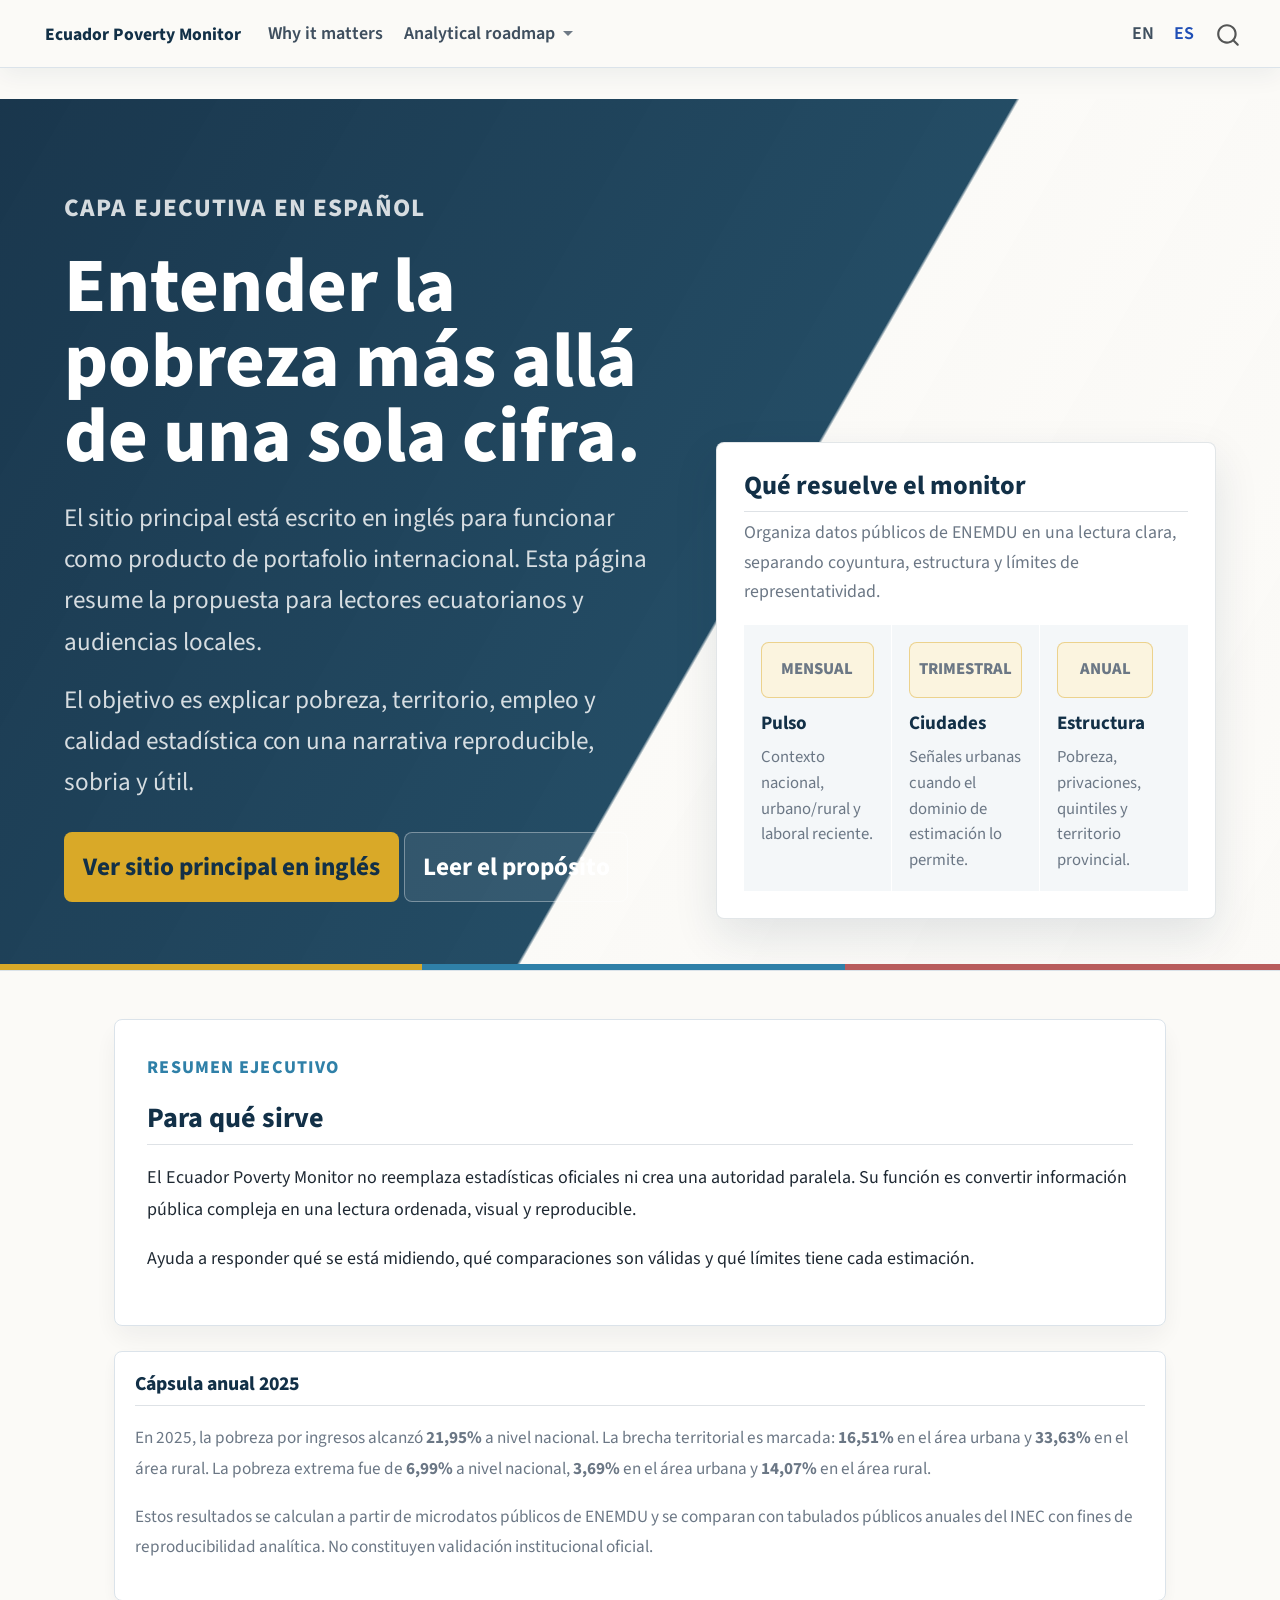
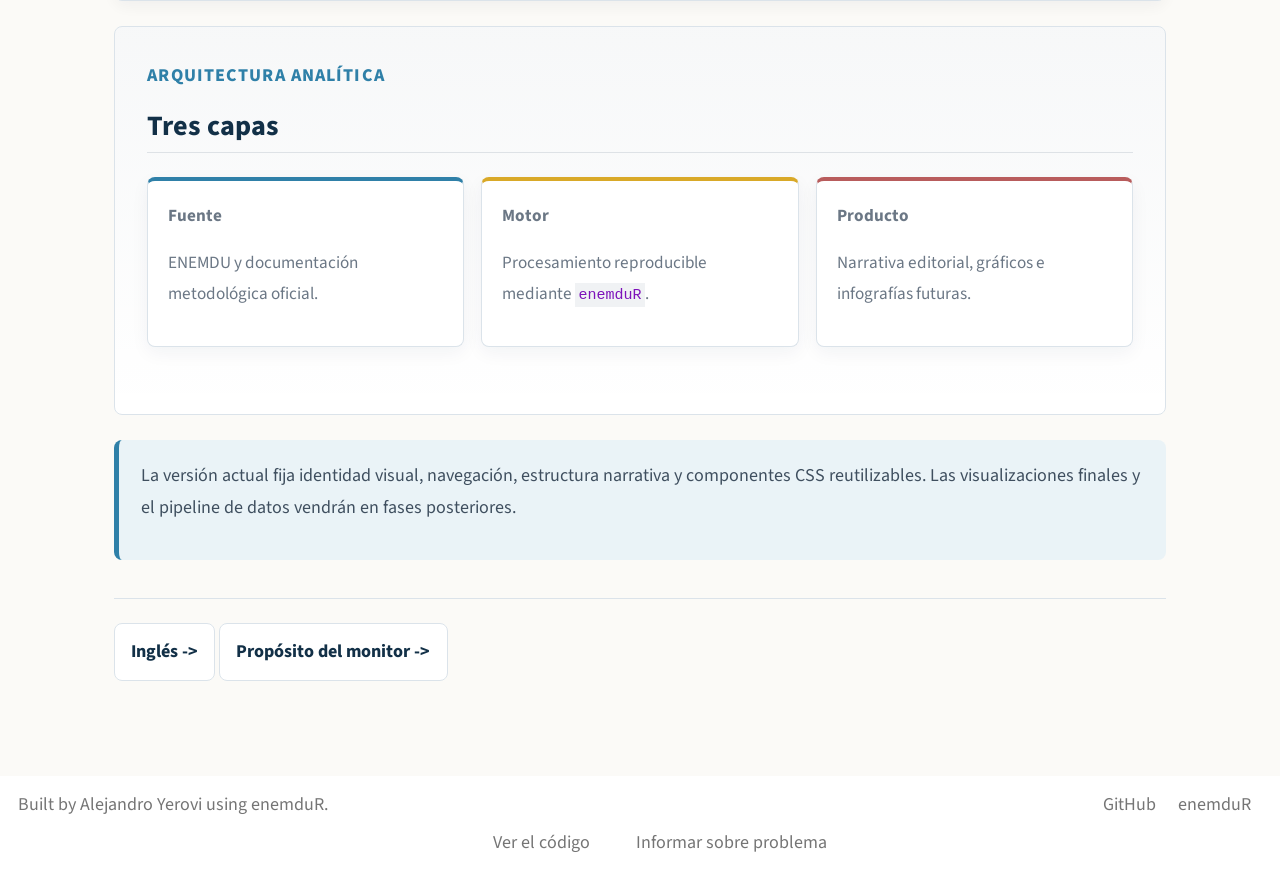
==== commit a3b43d8b: "Add income poverty analytical page" ====
--- a/docs/es/index.html
+++ b/docs/es/index.html
@@ -2,7 +2,7 @@
 <html xmlns="http://www.w3.org/1999/xhtml" lang="es" xml:lang="es"><head>
 
 <meta charset="utf-8">
-<meta name="generator" content="quarto-1.9.37">
+<meta name="generator" content="quarto-1.8.27">
 
 <meta name="viewport" content="width=device-width, initial-scale=1.0, user-scalable=yes">
 
@@ -10,9 +10,6 @@
 
 <title>index – Ecuador Poverty Monitor</title>
 <style>
-/* Default styles provided by pandoc.
-** See https://pandoc.org/MANUAL.html#variables-for-html for config info.
-*/
 code{white-space: pre-wrap;}
 span.smallcaps{font-variant: small-caps;}
 div.columns{display: flex; gap: min(4vw, 1.5em);}
@@ -37,14 +34,15 @@
 <link href="../assets/img/brand/epm-favicon.png" rel="icon" type="image/png">
 <script src="../site_libs/quarto-html/quarto.js" type="module"></script>
 <script src="../site_libs/quarto-html/tabsets/tabsets.js" type="module"></script>
+<script src="../site_libs/quarto-html/axe/axe-check.js" type="module"></script>
 <script src="../site_libs/quarto-html/popper.min.js"></script>
 <script src="../site_libs/quarto-html/tippy.umd.min.js"></script>
 <script src="../site_libs/quarto-html/anchor.min.js"></script>
 <link href="../site_libs/quarto-html/tippy.css" rel="stylesheet">
-<link href="../site_libs/quarto-html/quarto-syntax-highlighting-7f8f88aac4f3542376d5c11b86a4c14d.css" rel="stylesheet" id="quarto-text-highlighting-styles">
+<link href="../site_libs/quarto-html/quarto-syntax-highlighting-ed96de9b727972fe78a7b5d16c58bf87.css" rel="stylesheet" id="quarto-text-highlighting-styles">
 <script src="../site_libs/bootstrap/bootstrap.min.js"></script>
 <link href="../site_libs/bootstrap/bootstrap-icons.css" rel="stylesheet">
-<link href="../site_libs/bootstrap/bootstrap-f1567f6532da11e0b3c9d7d9c23d1e21.min.css" rel="stylesheet" append-hash="true" id="quarto-bootstrap" data-mode="light">
+<link href="../site_libs/bootstrap/bootstrap-0e2ed5a012ede8e13c082ff6ed26c046.min.css" rel="stylesheet" append-hash="true" id="quarto-bootstrap" data-mode="light">
 <script id="quarto-search-options" type="application/json">{
   "location": "navbar",
   "copy-button": false,
@@ -109,7 +107,7 @@
     </a>
     <ul class="dropdown-menu" aria-labelledby="nav-menu-analytical-roadmap">
         <li>
-    <a class="dropdown-item" href="../index.html#analytical-roadmap">
+    <a class="dropdown-item" href="../pages/02_income-poverty.html">
  <span class="dropdown-text">Income poverty</span></a>
   </li>
         <li>
--- a/docs/site_libs/quarto-html/quarto-syntax-highlighting-ed96de9b727972fe78a7b5d16c58bf87.css
+++ b/docs/site_libs/quarto-html/quarto-syntax-highlighting-ed96de9b727972fe78a7b5d16c58bf87.css
@@ -0,0 +1,236 @@
+/* quarto syntax highlight colors */
+:root {
+  --quarto-hl-ot-color: #003B4F;
+  --quarto-hl-at-color: #657422;
+  --quarto-hl-ss-color: #20794D;
+  --quarto-hl-an-color: #5E5E5E;
+  --quarto-hl-fu-color: #4758AB;
+  --quarto-hl-st-color: #20794D;
+  --quarto-hl-cf-color: #003B4F;
+  --quarto-hl-op-color: #5E5E5E;
+  --quarto-hl-er-color: #AD0000;
+  --quarto-hl-bn-color: #AD0000;
+  --quarto-hl-al-color: #AD0000;
+  --quarto-hl-va-color: #111111;
+  --quarto-hl-bu-color: inherit;
+  --quarto-hl-ex-color: inherit;
+  --quarto-hl-pp-color: #AD0000;
+  --quarto-hl-in-color: #5E5E5E;
+  --quarto-hl-vs-color: #20794D;
+  --quarto-hl-wa-color: #5E5E5E;
+  --quarto-hl-do-color: #5E5E5E;
+  --quarto-hl-im-color: #00769E;
+  --quarto-hl-ch-color: #20794D;
+  --quarto-hl-dt-color: #AD0000;
+  --quarto-hl-fl-color: #AD0000;
+  --quarto-hl-co-color: #5E5E5E;
+  --quarto-hl-cv-color: #5E5E5E;
+  --quarto-hl-cn-color: #8f5902;
+  --quarto-hl-sc-color: #5E5E5E;
+  --quarto-hl-dv-color: #AD0000;
+  --quarto-hl-kw-color: #003B4F;
+}
+
+/* other quarto variables */
+:root {
+  --quarto-font-monospace: SFMono-Regular, Menlo, Monaco, Consolas, "Liberation Mono", "Courier New", monospace;
+}
+
+/* syntax highlight based on Pandoc's rules */
+pre > code.sourceCode > span {
+  color: #003B4F;
+}
+
+code.sourceCode > span {
+  color: #003B4F;
+}
+
+div.sourceCode,
+div.sourceCode pre.sourceCode {
+  color: #003B4F;
+}
+
+/* Normal */
+code span {
+  color: #003B4F;
+}
+
+/* Alert */
+code span.al {
+  color: #AD0000;
+  font-style: inherit;
+}
+
+/* Annotation */
+code span.an {
+  color: #5E5E5E;
+  font-style: inherit;
+}
+
+/* Attribute */
+code span.at {
+  color: #657422;
+  font-style: inherit;
+}
+
+/* BaseN */
+code span.bn {
+  color: #AD0000;
+  font-style: inherit;
+}
+
+/* BuiltIn */
+code span.bu {
+  font-style: inherit;
+}
+
+/* ControlFlow */
+code span.cf {
+  color: #003B4F;
+  font-weight: bold;
+  font-style: inherit;
+}
+
+/* Char */
+code span.ch {
+  color: #20794D;
+  font-style: inherit;
+}
+
+/* Constant */
+code span.cn {
+  color: #8f5902;
+  font-style: inherit;
+}
+
+/* Comment */
+code span.co {
+  color: #5E5E5E;
+  font-style: inherit;
+}
+
+/* CommentVar */
+code span.cv {
+  color: #5E5E5E;
+  font-style: italic;
+}
+
+/* Documentation */
+code span.do {
+  color: #5E5E5E;
+  font-style: italic;
+}
+
+/* DataType */
+code span.dt {
+  color: #AD0000;
+  font-style: inherit;
+}
+
+/* DecVal */
+code span.dv {
+  color: #AD0000;
+  font-style: inherit;
+}
+
+/* Error */
+code span.er {
+  color: #AD0000;
+  font-style: inherit;
+}
+
+/* Extension */
+code span.ex {
+  font-style: inherit;
+}
+
+/* Float */
+code span.fl {
+  color: #AD0000;
+  font-style: inherit;
+}
+
+/* Function */
+code span.fu {
+  color: #4758AB;
+  font-style: inherit;
+}
+
+/* Import */
+code span.im {
+  color: #00769E;
+  font-style: inherit;
+}
+
+/* Information */
+code span.in {
+  color: #5E5E5E;
+  font-style: inherit;
+}
+
+/* Keyword */
+code span.kw {
+  color: #003B4F;
+  font-weight: bold;
+  font-style: inherit;
+}
+
+/* Operator */
+code span.op {
+  color: #5E5E5E;
+  font-style: inherit;
+}
+
+/* Other */
+code span.ot {
+  color: #003B4F;
+  font-style: inherit;
+}
+
+/* Preprocessor */
+code span.pp {
+  color: #AD0000;
+  font-style: inherit;
+}
+
+/* SpecialChar */
+code span.sc {
+  color: #5E5E5E;
+  font-style: inherit;
+}
+
+/* SpecialString */
+code span.ss {
+  color: #20794D;
+  font-style: inherit;
+}
+
+/* String */
+code span.st {
+  color: #20794D;
+  font-style: inherit;
+}
+
+/* Variable */
+code span.va {
+  color: #111111;
+  font-style: inherit;
+}
+
+/* VerbatimString */
+code span.vs {
+  color: #20794D;
+  font-style: inherit;
+}
+
+/* Warning */
+code span.wa {
+  color: #5E5E5E;
+  font-style: italic;
+}
+
+.prevent-inlining {
+  content: "</";
+}
+
+/*# sourceMappingURL=0920dd6d7437995b8cdf7429764427b1.css.map */
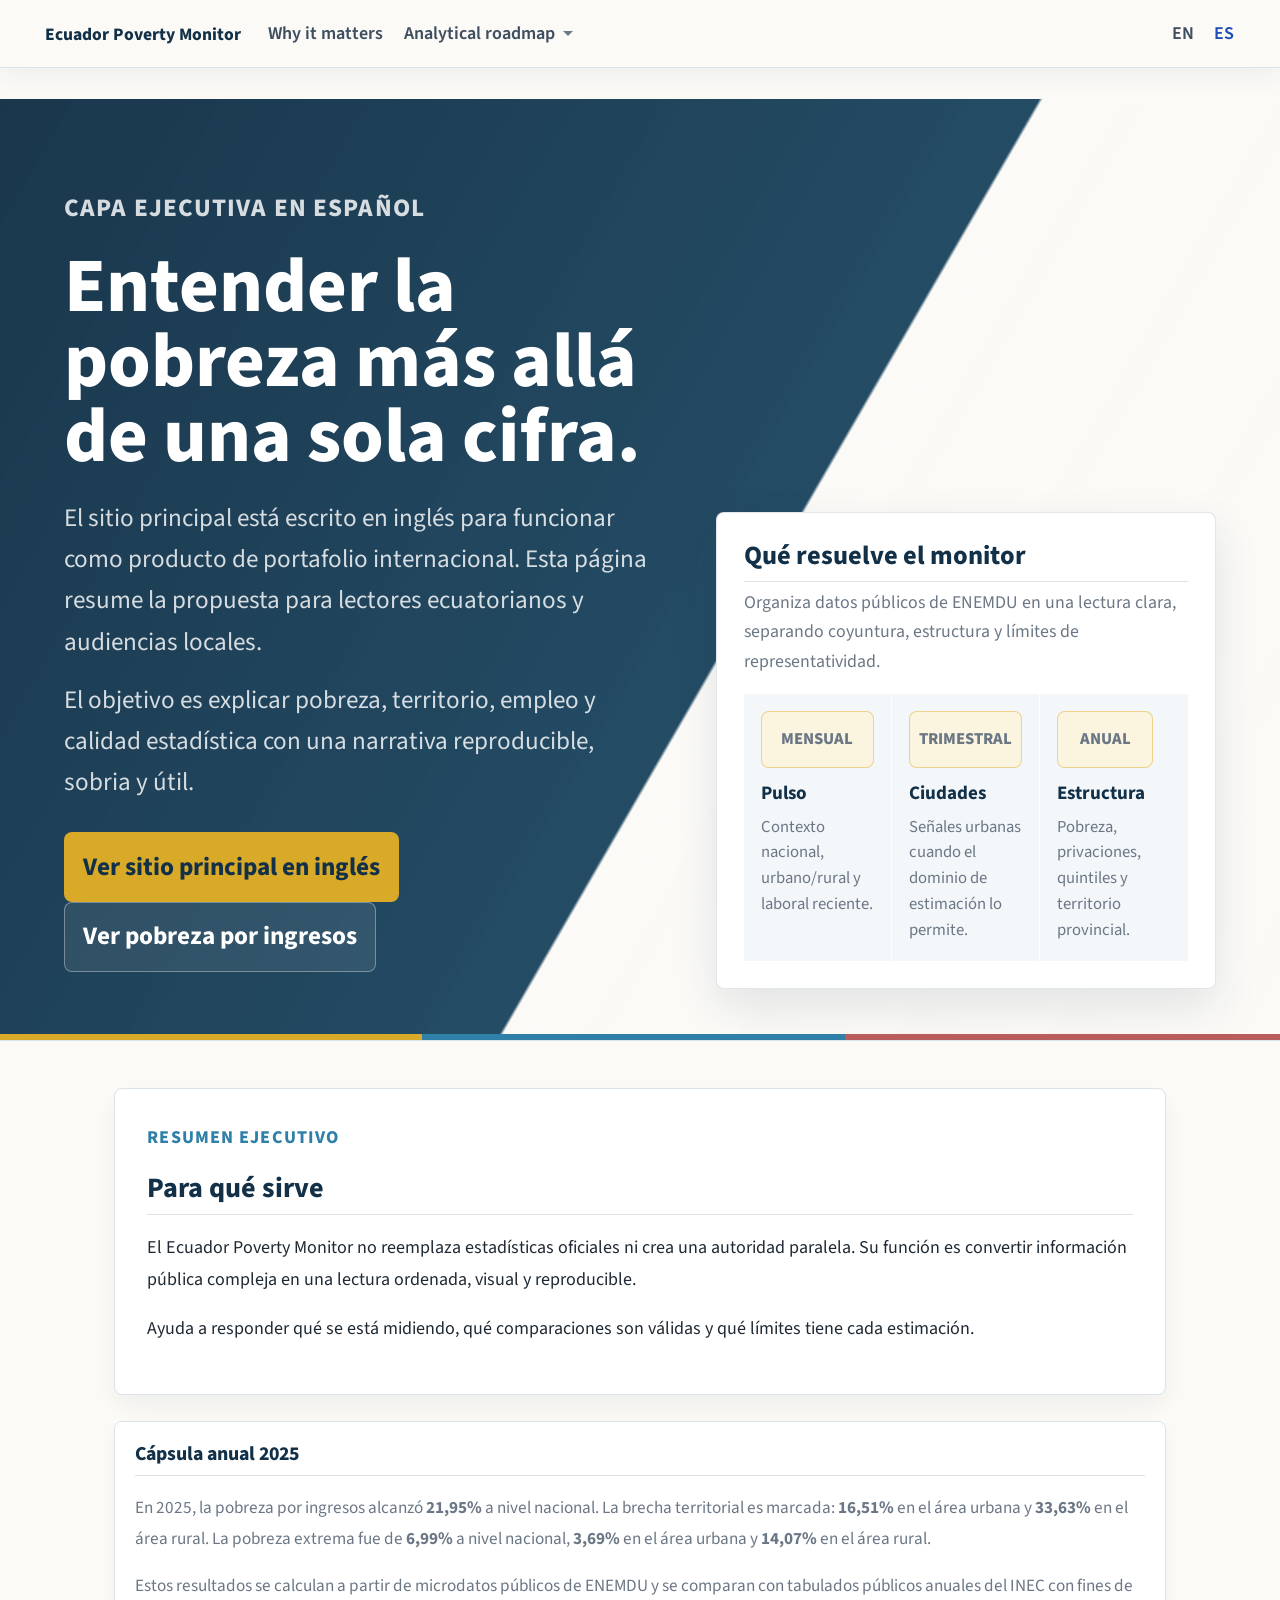
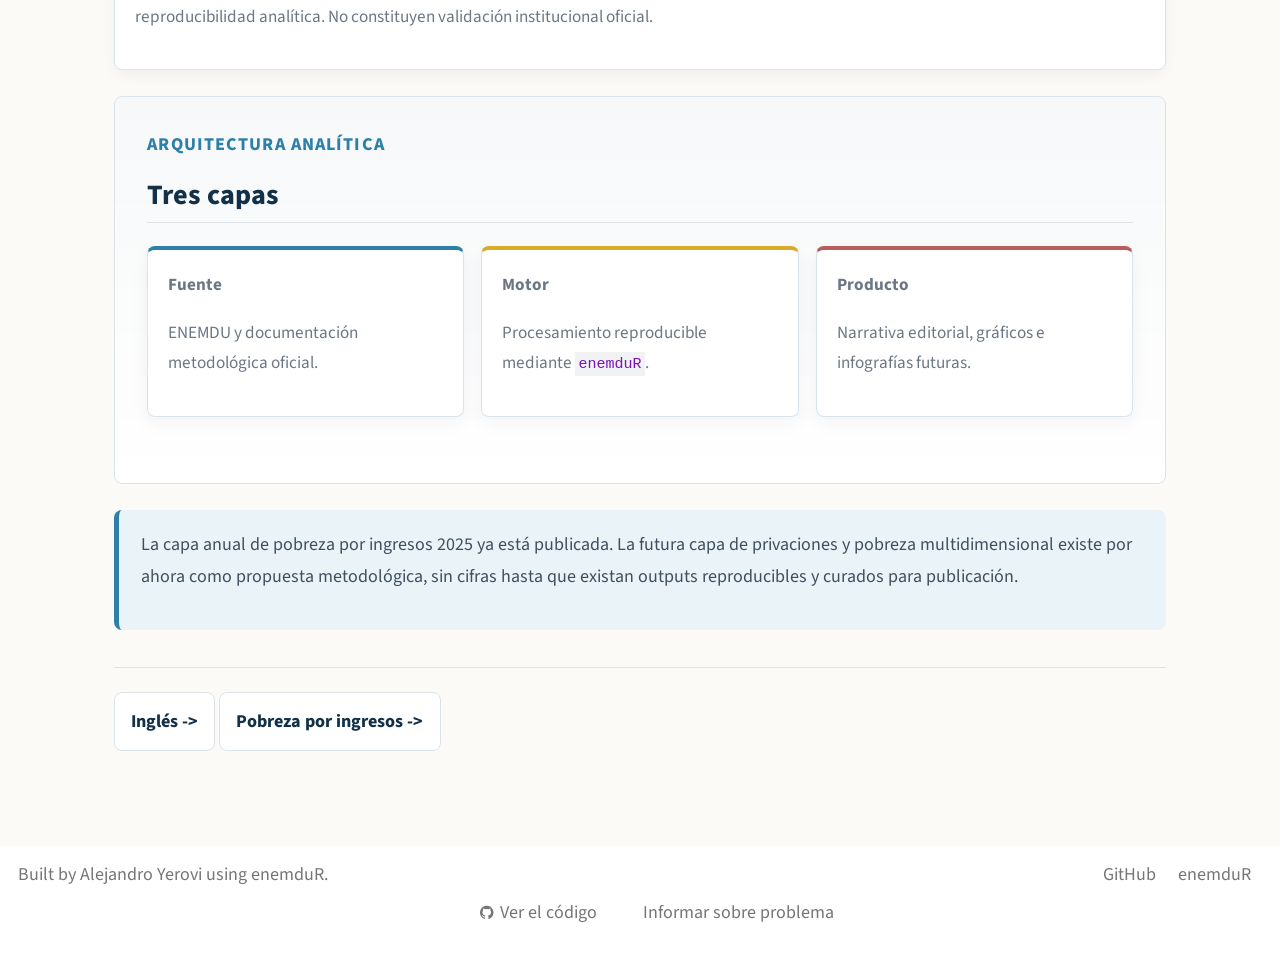
==== commit 544a516e: "feat: add annual deprivation and multidimensional poverty report" ====
--- a/docs/es/index.html
+++ b/docs/es/index.html
@@ -2,7 +2,7 @@
 <html xmlns="http://www.w3.org/1999/xhtml" lang="es" xml:lang="es"><head>
 
 <meta charset="utf-8">
-<meta name="generator" content="quarto-1.8.27">
+<meta name="generator" content="quarto-1.9.37">
 
 <meta name="viewport" content="width=device-width, initial-scale=1.0, user-scalable=yes">
 
@@ -10,6 +10,9 @@
 
 <title>index – Ecuador Poverty Monitor</title>
 <style>
+/* Default styles provided by pandoc.
+** See https://pandoc.org/MANUAL.html#variables-for-html for config info.
+*/
 code{white-space: pre-wrap;}
 span.smallcaps{font-variant: small-caps;}
 div.columns{display: flex; gap: min(4vw, 1.5em);}
@@ -18,7 +21,7 @@
 ul.task-list{list-style: none;}
 ul.task-list li input[type="checkbox"] {
   width: 0.8em;
-  margin: 0 0.8em 0.2em -1em; /* quarto-specific, see https://github.com/quarto-dev/quarto-cli/issues/4556 */
+  margin: 0 0.8em 0.2em -1em; /* quarto-specific, see https://github.com/quarto-dev/quarto-cli/issues/4556 */ 
   vertical-align: middle;
 }
 </style>
@@ -34,15 +37,14 @@
 <link href="../assets/img/brand/epm-favicon.png" rel="icon" type="image/png">
 <script src="../site_libs/quarto-html/quarto.js" type="module"></script>
 <script src="../site_libs/quarto-html/tabsets/tabsets.js" type="module"></script>
-<script src="../site_libs/quarto-html/axe/axe-check.js" type="module"></script>
 <script src="../site_libs/quarto-html/popper.min.js"></script>
 <script src="../site_libs/quarto-html/tippy.umd.min.js"></script>
 <script src="../site_libs/quarto-html/anchor.min.js"></script>
 <link href="../site_libs/quarto-html/tippy.css" rel="stylesheet">
-<link href="../site_libs/quarto-html/quarto-syntax-highlighting-ed96de9b727972fe78a7b5d16c58bf87.css" rel="stylesheet" id="quarto-text-highlighting-styles">
+<link href="../site_libs/quarto-html/quarto-syntax-highlighting-7f8f88aac4f3542376d5c11b86a4c14d.css" rel="stylesheet" id="quarto-text-highlighting-styles">
 <script src="../site_libs/bootstrap/bootstrap.min.js"></script>
 <link href="../site_libs/bootstrap/bootstrap-icons.css" rel="stylesheet">
-<link href="../site_libs/bootstrap/bootstrap-0e2ed5a012ede8e13c082ff6ed26c046.min.css" rel="stylesheet" append-hash="true" id="quarto-bootstrap" data-mode="light">
+<link href="../site_libs/bootstrap/bootstrap-f1567f6532da11e0b3c9d7d9c23d1e21.min.css" rel="stylesheet" append-hash="true" id="quarto-bootstrap" data-mode="light">
 <script id="quarto-search-options" type="application/json">{
   "location": "navbar",
   "copy-button": false,
@@ -98,42 +100,42 @@
           <div class="collapse navbar-collapse" id="navbarCollapse">
             <ul class="navbar-nav navbar-nav-scroll me-auto">
   <li class="nav-item">
-    <a class="nav-link" href="../pages/01_why-monitor.html">
+    <a class="nav-link" href="../pages/01_why-monitor.html"> 
 <span class="menu-text">Why it matters</span></a>
-  </li>
+  </li>  
   <li class="nav-item dropdown ">
     <a class="nav-link dropdown-toggle" href="#" id="nav-menu-analytical-roadmap" role="link" data-bs-toggle="dropdown" aria-expanded="false">
  <span class="menu-text">Analytical roadmap</span>
     </a>
-    <ul class="dropdown-menu" aria-labelledby="nav-menu-analytical-roadmap">
+    <ul class="dropdown-menu" aria-labelledby="nav-menu-analytical-roadmap">    
         <li>
     <a class="dropdown-item" href="../pages/02_income-poverty.html">
  <span class="dropdown-text">Income poverty</span></a>
-  </li>
+  </li>  
         <li>
-    <a class="dropdown-item" href="../index.html#analytical-roadmap">
- <span class="dropdown-text">Deprivation and multidimensional poverty</span></a>
-  </li>
+    <a class="dropdown-item" href="../pages/03_deprivation-multidimensional-poverty.html">
+ <span class="dropdown-text">Deprivation &amp; multidimensional poverty</span></a>
+  </li>  
         <li>
     <a class="dropdown-item" href="../index.html#analytical-roadmap">
  <span class="dropdown-text">Territory and labor</span></a>
-  </li>
+  </li>  
         <li>
     <a class="dropdown-item" href="../index.html#statistical-quality">
  <span class="dropdown-text">Statistical quality</span></a>
-  </li>
+  </li>  
     </ul>
   </li>
 </ul>
             <ul class="navbar-nav navbar-nav-scroll ms-auto">
   <li class="nav-item">
-    <a class="nav-link" href="../index.html">
+    <a class="nav-link" href="../index.html"> 
 <span class="menu-text">EN</span></a>
-  </li>
+  </li>  
   <li class="nav-item">
-    <a class="nav-link active" href="../es/index.html" aria-current="page">
+    <a class="nav-link active" href="../es/index.html" aria-current="page"> 
 <span class="menu-text">ES</span></a>
-  </li>
+  </li>  
 </ul>
           </div> <!-- /navcollapse -->
             <div class="quarto-navbar-tools">
@@ -145,7 +147,7 @@
 <div id="quarto-content" class="quarto-container page-columns page-rows-contents page-layout-full page-navbar">
 <!-- sidebar -->
 <!-- margin-sidebar -->
-
+    
 <!-- main -->
 <main class="content column-page" id="quarto-document-content"><header id="title-block-header" class="quarto-title-block"></header>
 
@@ -163,7 +165,7 @@
 <p>El sitio principal está escrito en inglés para funcionar como producto de portafolio internacional. Esta página resume la propuesta para lectores ecuatorianos y audiencias locales.</p>
 <p>El objetivo es explicar pobreza, territorio, empleo y calidad estadística con una narrativa reproducible, sobria y útil.</p>
 <div class="hero-actions">
-<p><a href="../index.html" class="btn-monitor btn-primary-monitor">Ver sitio principal en inglés</a> <a href="../pages/01_why-monitor.html" class="btn-monitor btn-secondary-monitor">Leer el propósito</a></p>
+<p><a href="../index.html" class="btn-monitor btn-primary-monitor">Ver sitio principal en inglés</a> <a href="../pages/02_income-poverty.html" class="btn-monitor btn-secondary-monitor">Ver pobreza por ingresos</a></p>
 </div>
 </section>
 </div>
@@ -243,10 +245,10 @@
 </section>
 </div>
 <div class="method-note">
-<p>La versión actual fija identidad visual, navegación, estructura narrativa y componentes CSS reutilizables. Las visualizaciones finales y el pipeline de datos vendrán en fases posteriores.</p>
+<p>La capa anual de pobreza por ingresos 2025 ya está publicada. La futura capa de privaciones y pobreza multidimensional existe por ahora como propuesta metodológica, sin cifras hasta que existan outputs reproducibles y curados para publicación.</p>
 </div>
 <div class="page-nav">
-<p><a href="../index.html">Inglés -&gt;</a> <a href="../pages/01_why-monitor.html">Propósito del monitor -&gt;</a></p>
+<p><a href="../index.html">Inglés -&gt;</a> <a href="../pages/02_income-poverty.html">Pobreza por ingresos -&gt;</a></p>
 </div>
 </div>
 
@@ -264,7 +266,7 @@
     anchorJS.add('.anchored');
     const isCodeAnnotation = (el) => {
       for (const clz of el.classList) {
-        if (clz.startsWith('code-annotation-')) {
+        if (clz.startsWith('code-annotation-')) {                     
           return true;
         }
       }
@@ -284,11 +286,11 @@
         button.setAttribute("data-bs-toggle", "tooltip");
         button.setAttribute("data-bs-placement", "left");
         button.setAttribute("data-bs-title", "Copiado");
-        tooltip = new bootstrap.Tooltip(button,
-          { trigger: "manual",
+        tooltip = new bootstrap.Tooltip(button, 
+          { trigger: "manual", 
             customClass: "code-copy-button-tooltip",
             offset: [0, -8]});
-        tooltip.show();
+        tooltip.show();    
       }
       setTimeout(function() {
         if (tooltip) {
@@ -370,7 +372,7 @@
       if (onUntriggerFn) {
         config.onUntrigger = onUntriggerFn;
       }
-      window.tippy(el, config);
+      window.tippy(el, config); 
     }
     const noterefs = window.document.querySelectorAll('a[role="doc-noteref"]');
     for (var i=0; i<noterefs.length; i++) {
@@ -445,7 +447,7 @@
       tippyHover(xref, undefined, function(instance) {
         instance.disable();
         let url = xref.getAttribute('href');
-        let hash = undefined;
+        let hash = undefined; 
         if (url.startsWith('#')) {
           hash = url;
         } else {
@@ -473,7 +475,7 @@
               if (note !== null) {
                 const html = processXRef(id, note);
                 instance.setContent(html);
-              }
+              } 
             }).finally(() => {
               instance.enable();
               instance.show();
@@ -497,7 +499,7 @@
               }
               const html = processXRef(null, note);
               instance.setContent(html);
-            }
+            } 
           }).finally(() => {
             instance.enable();
             instance.show();
@@ -537,7 +539,7 @@
               height = bottom - top;
             }
             if (top !== null && height !== null && parent !== null) {
-              // cook up a div (if necessary) and position it
+              // cook up a div (if necessary) and position it 
               let div = window.document.getElementById("code-annotation-line-highlight");
               if (div === null) {
                 div = window.document.createElement("div");
@@ -663,7 +665,7 @@
   <div class="nav-footer">
     <div class="nav-footer-left">
 <p>Built by Alejandro Yerovi using enemduR.</p>
-</div>
+</div>   
     <div class="nav-footer-center">
       &nbsp;
     <div class="toc-actions"><ul><li><a href="https://github.com/yerovi84/ecuador-poverty-monitor/blob/main/es/index.qmd" class="toc-action"><i class="bi bi-github"></i>Ver el código</a></li><li><a href="https://github.com/yerovi84/ecuador-poverty-monitor/issues/new" class="toc-action"><i class="bi empty"></i>Informar sobre problema</a></li></ul></div></div>
@@ -673,12 +675,12 @@
     <a class="nav-link" href="https://github.com/yerovi84/ecuador-poverty-monitor">
 <p>GitHub</p>
 </a>
-  </li>
+  </li>  
     <li class="nav-item">
     <a class="nav-link" href="https://github.com/yerovi84/enemduR">
 <p>enemduR</p>
 </a>
-  </li>
+  </li>  
 </ul>
     </div>
   </div>
--- a/docs/site_libs/quarto-html/quarto-syntax-highlighting-7f8f88aac4f3542376d5c11b86a4c14d.css
+++ b/docs/site_libs/quarto-html/quarto-syntax-highlighting-7f8f88aac4f3542376d5c11b86a4c14d.css
@@ -0,0 +1,236 @@
+/* quarto syntax highlight colors */
+:root {
+  --quarto-hl-ot-color: #003B4F;
+  --quarto-hl-at-color: #657422;
+  --quarto-hl-ss-color: #20794D;
+  --quarto-hl-an-color: #5E5E5E;
+  --quarto-hl-fu-color: #4758AB;
+  --quarto-hl-st-color: #20794D;
+  --quarto-hl-cf-color: #003B4F;
+  --quarto-hl-op-color: #5E5E5E;
+  --quarto-hl-er-color: #AD0000;
+  --quarto-hl-bn-color: #AD0000;
+  --quarto-hl-al-color: #AD0000;
+  --quarto-hl-va-color: #111111;
+  --quarto-hl-bu-color: inherit;
+  --quarto-hl-ex-color: inherit;
+  --quarto-hl-pp-color: #AD0000;
+  --quarto-hl-in-color: #5E5E5E;
+  --quarto-hl-vs-color: #20794D;
+  --quarto-hl-wa-color: #5E5E5E;
+  --quarto-hl-do-color: #5E5E5E;
+  --quarto-hl-im-color: #00769E;
+  --quarto-hl-ch-color: #20794D;
+  --quarto-hl-dt-color: #AD0000;
+  --quarto-hl-fl-color: #AD0000;
+  --quarto-hl-co-color: #5E5E5E;
+  --quarto-hl-cv-color: #5E5E5E;
+  --quarto-hl-cn-color: #8f5902;
+  --quarto-hl-sc-color: #5E5E5E;
+  --quarto-hl-dv-color: #AD0000;
+  --quarto-hl-kw-color: #003B4F;
+}
+
+/* other quarto variables */
+:root {
+  --quarto-font-monospace: SFMono-Regular, Menlo, Monaco, Consolas, "Liberation Mono", "Courier New", monospace;
+}
+
+/* syntax highlight based on Pandoc's rules */
+pre > code.sourceCode > span {
+  color: #003B4F;
+}
+
+code.sourceCode > span {
+  color: #003B4F;
+}
+
+div.sourceCode,
+div.sourceCode pre.sourceCode {
+  color: #003B4F;
+}
+
+/* Normal */
+code span {
+  color: #003B4F;
+}
+
+/* Alert */
+code span.al {
+  color: #AD0000;
+  font-style: inherit;
+}
+
+/* Annotation */
+code span.an {
+  color: #5E5E5E;
+  font-style: inherit;
+}
+
+/* Attribute */
+code span.at {
+  color: #657422;
+  font-style: inherit;
+}
+
+/* BaseN */
+code span.bn {
+  color: #AD0000;
+  font-style: inherit;
+}
+
+/* BuiltIn */
+code span.bu {
+  font-style: inherit;
+}
+
+/* ControlFlow */
+code span.cf {
+  color: #003B4F;
+  font-weight: bold;
+  font-style: inherit;
+}
+
+/* Char */
+code span.ch {
+  color: #20794D;
+  font-style: inherit;
+}
+
+/* Constant */
+code span.cn {
+  color: #8f5902;
+  font-style: inherit;
+}
+
+/* Comment */
+code span.co {
+  color: #5E5E5E;
+  font-style: inherit;
+}
+
+/* CommentVar */
+code span.cv {
+  color: #5E5E5E;
+  font-style: italic;
+}
+
+/* Documentation */
+code span.do {
+  color: #5E5E5E;
+  font-style: italic;
+}
+
+/* DataType */
+code span.dt {
+  color: #AD0000;
+  font-style: inherit;
+}
+
+/* DecVal */
+code span.dv {
+  color: #AD0000;
+  font-style: inherit;
+}
+
+/* Error */
+code span.er {
+  color: #AD0000;
+  font-style: inherit;
+}
+
+/* Extension */
+code span.ex {
+  font-style: inherit;
+}
+
+/* Float */
+code span.fl {
+  color: #AD0000;
+  font-style: inherit;
+}
+
+/* Function */
+code span.fu {
+  color: #4758AB;
+  font-style: inherit;
+}
+
+/* Import */
+code span.im {
+  color: #00769E;
+  font-style: inherit;
+}
+
+/* Information */
+code span.in {
+  color: #5E5E5E;
+  font-style: inherit;
+}
+
+/* Keyword */
+code span.kw {
+  color: #003B4F;
+  font-weight: bold;
+  font-style: inherit;
+}
+
+/* Operator */
+code span.op {
+  color: #5E5E5E;
+  font-style: inherit;
+}
+
+/* Other */
+code span.ot {
+  color: #003B4F;
+  font-style: inherit;
+}
+
+/* Preprocessor */
+code span.pp {
+  color: #AD0000;
+  font-style: inherit;
+}
+
+/* SpecialChar */
+code span.sc {
+  color: #5E5E5E;
+  font-style: inherit;
+}
+
+/* SpecialString */
+code span.ss {
+  color: #20794D;
+  font-style: inherit;
+}
+
+/* String */
+code span.st {
+  color: #20794D;
+  font-style: inherit;
+}
+
+/* Variable */
+code span.va {
+  color: #111111;
+  font-style: inherit;
+}
+
+/* VerbatimString */
+code span.vs {
+  color: #20794D;
+  font-style: inherit;
+}
+
+/* Warning */
+code span.wa {
+  color: #5E5E5E;
+  font-style: italic;
+}
+
+.prevent-inlining {
+  content: "</";
+}
+
+/*# sourceMappingURL=789ad8cd35626ba772517505b42a116e.css.map */
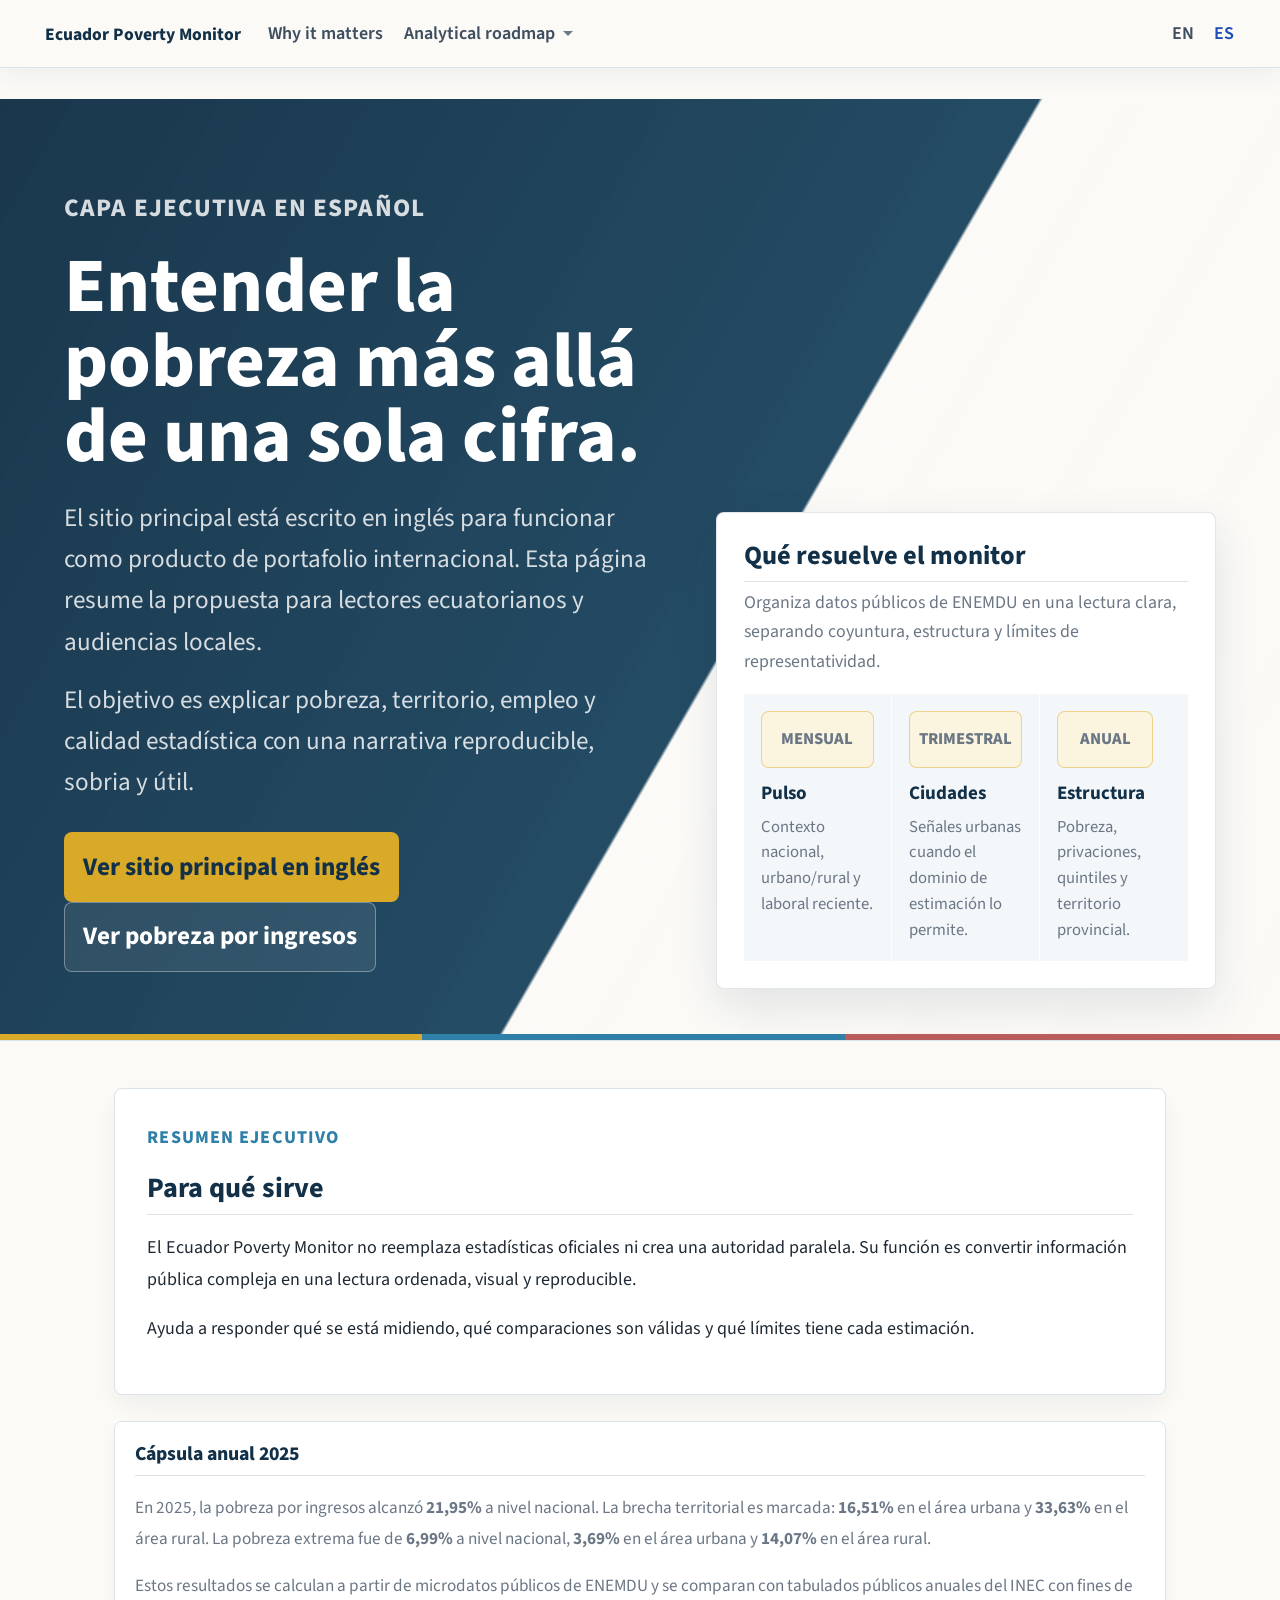
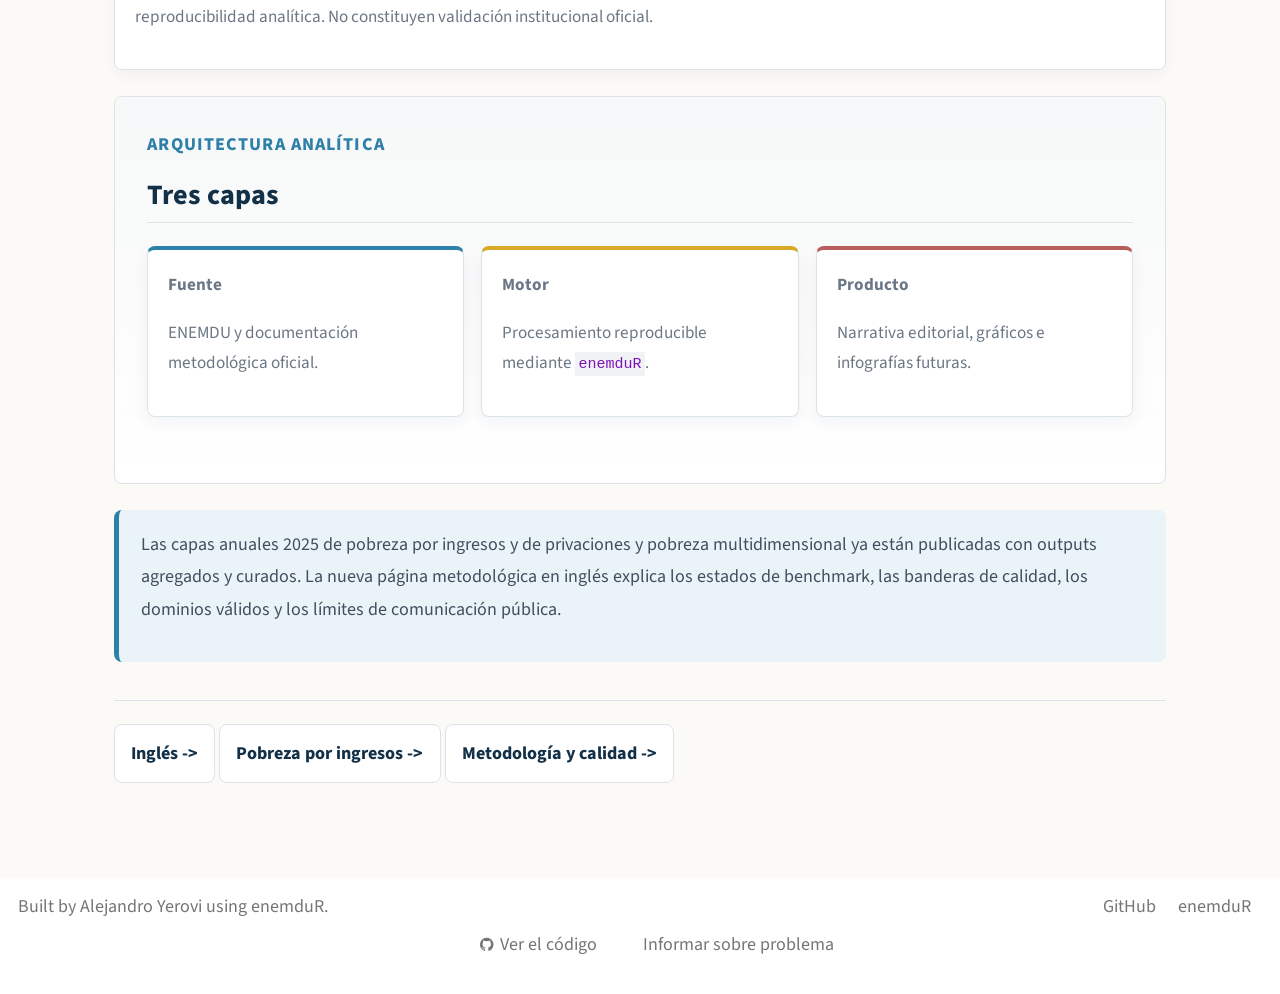
==== commit 607d6cad: "docs: add methodology and statistical quality transparency" ====
--- a/docs/es/index.html
+++ b/docs/es/index.html
@@ -121,7 +121,7 @@
  <span class="dropdown-text">Territory and labor</span></a>
   </li>  
         <li>
-    <a class="dropdown-item" href="../index.html#statistical-quality">
+    <a class="dropdown-item" href="../pages/04_methodology-quality.html">
  <span class="dropdown-text">Statistical quality</span></a>
   </li>  
     </ul>
@@ -245,10 +245,10 @@
 </section>
 </div>
 <div class="method-note">
-<p>La capa anual de pobreza por ingresos 2025 ya está publicada. La futura capa de privaciones y pobreza multidimensional existe por ahora como propuesta metodológica, sin cifras hasta que existan outputs reproducibles y curados para publicación.</p>
+<p>Las capas anuales 2025 de pobreza por ingresos y de privaciones y pobreza multidimensional ya están publicadas con outputs agregados y curados. La nueva página metodológica en inglés explica los estados de benchmark, las banderas de calidad, los dominios válidos y los límites de comunicación pública.</p>
 </div>
 <div class="page-nav">
-<p><a href="../index.html">Inglés -&gt;</a> <a href="../pages/02_income-poverty.html">Pobreza por ingresos -&gt;</a></p>
+<p><a href="../index.html">Inglés -&gt;</a> <a href="../pages/02_income-poverty.html">Pobreza por ingresos -&gt;</a> <a href="../pages/04_methodology-quality.html">Metodología y calidad -&gt;</a></p>
 </div>
 </div>
 
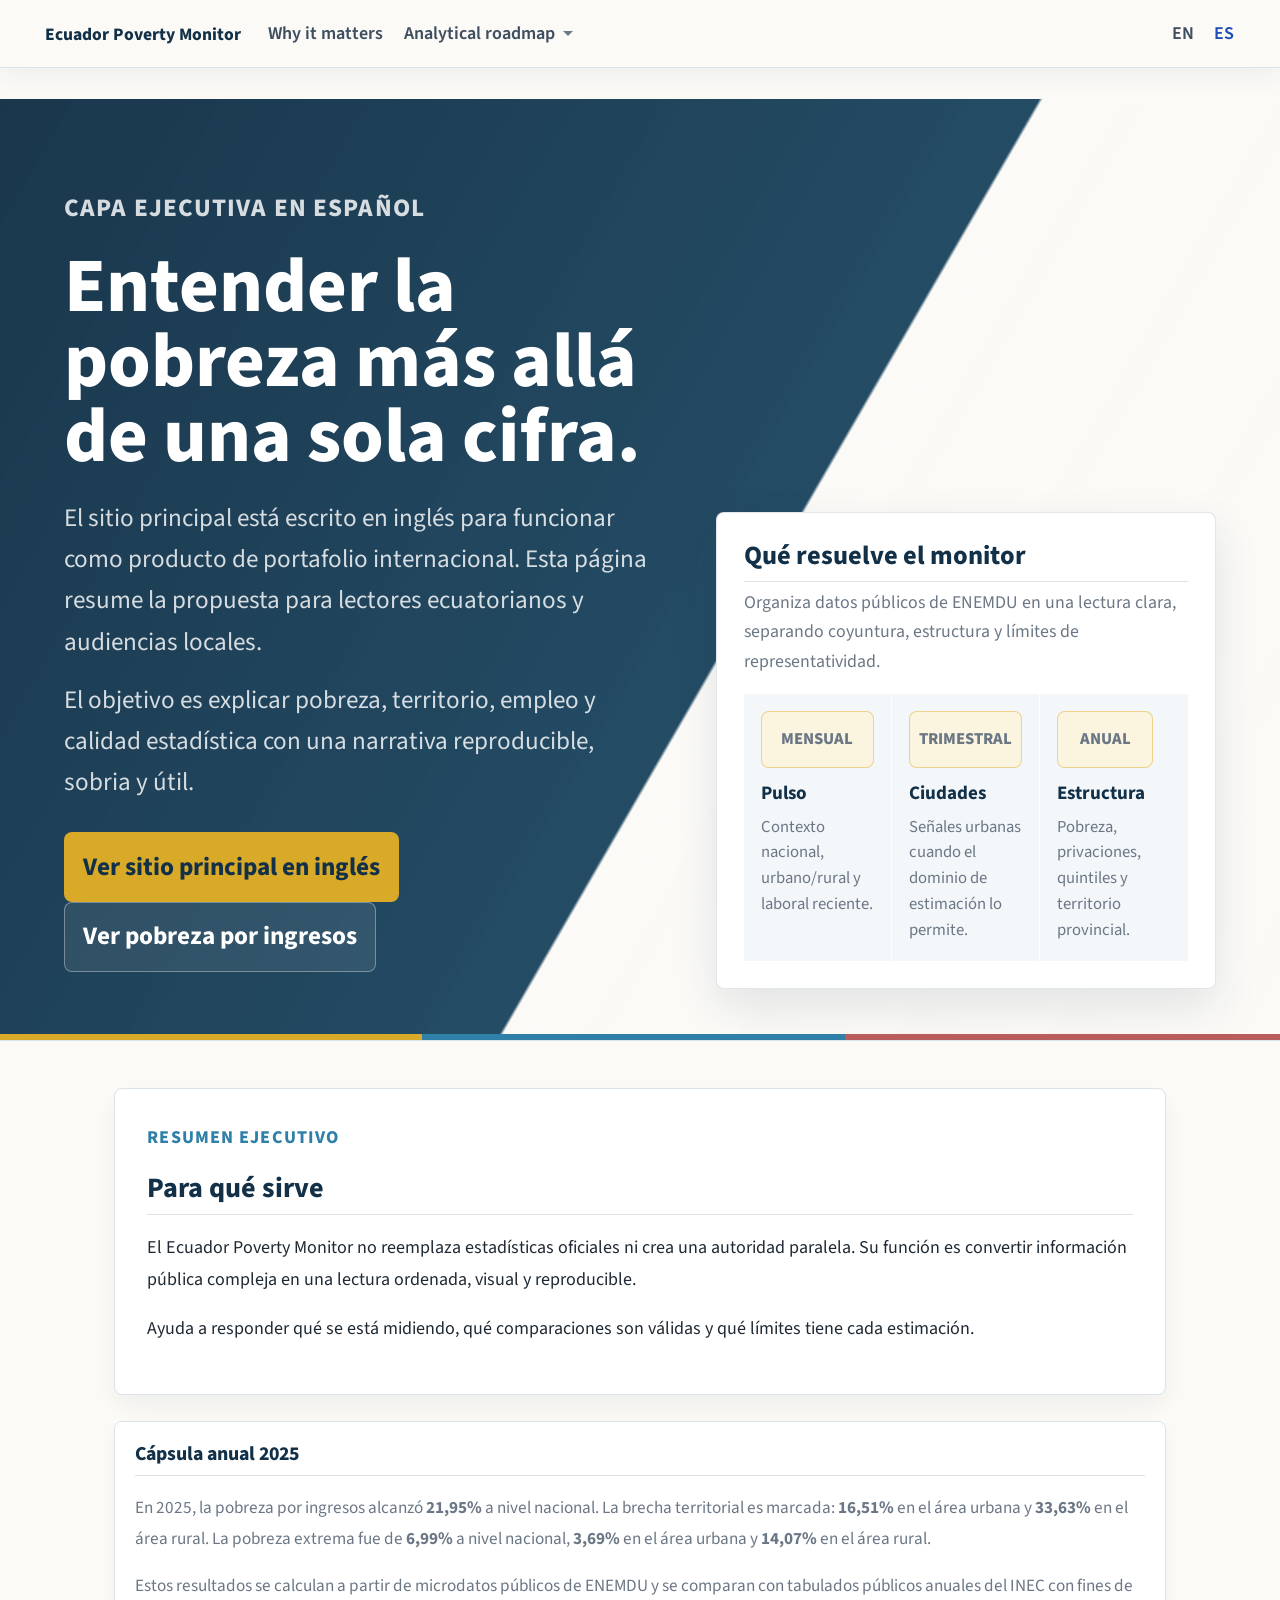
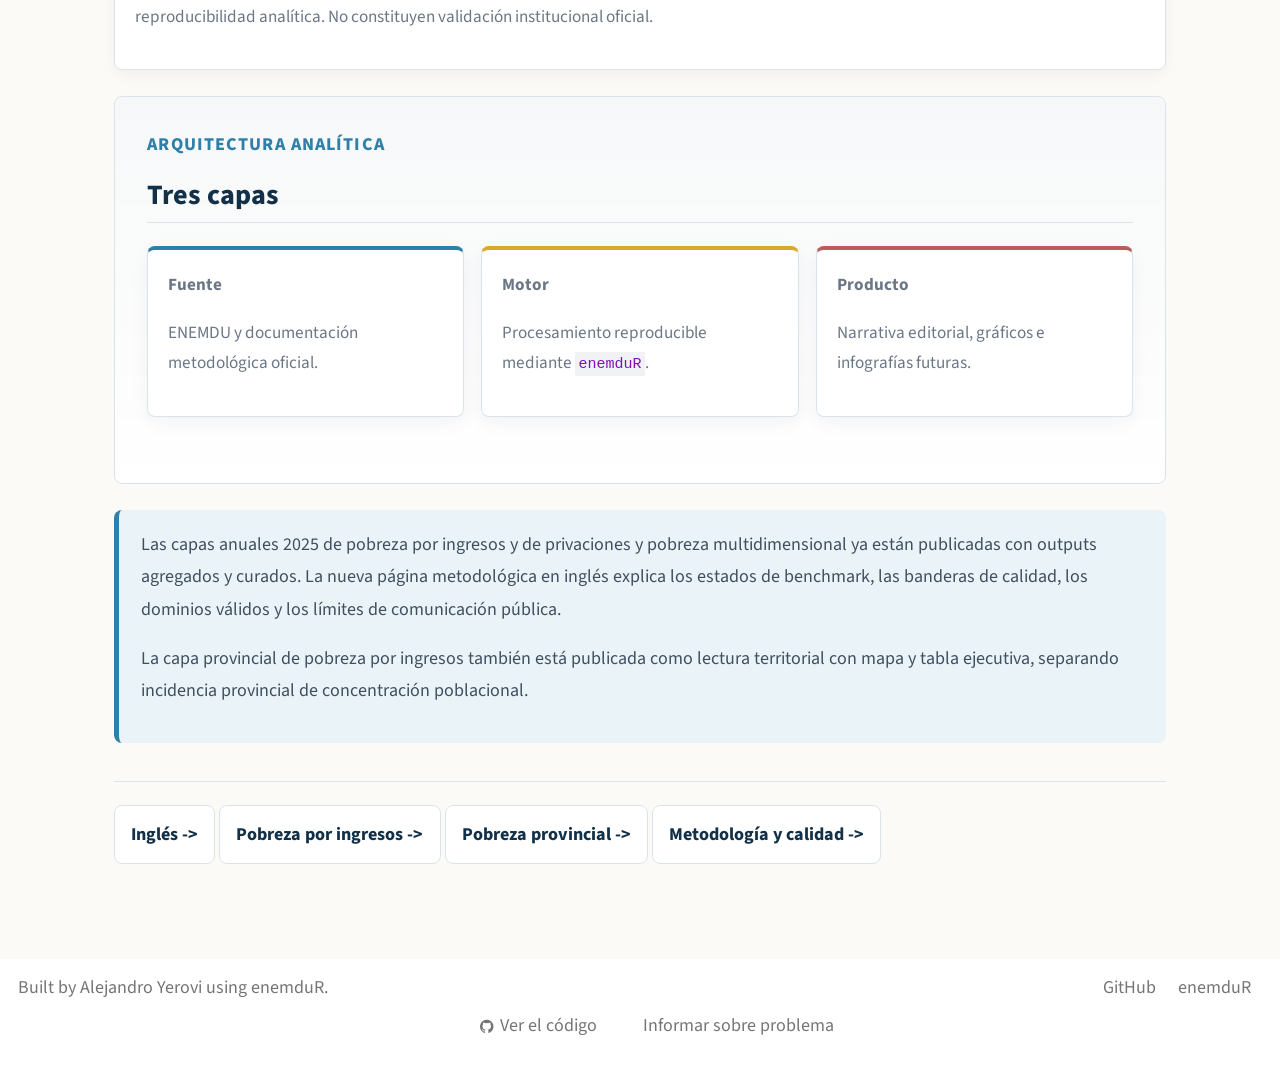
==== commit d3c95b1a: "feat: add territorial provincial poverty page" ====
--- a/docs/es/index.html
+++ b/docs/es/index.html
@@ -117,8 +117,8 @@
  <span class="dropdown-text">Deprivation &amp; multidimensional poverty</span></a>
   </li>  
         <li>
-    <a class="dropdown-item" href="../index.html#analytical-roadmap">
- <span class="dropdown-text">Territory and labor</span></a>
+    <a class="dropdown-item" href="../pages/05_territorial-province-income-poverty.html">
+ <span class="dropdown-text">Provincial income poverty</span></a>
   </li>  
         <li>
     <a class="dropdown-item" href="../pages/04_methodology-quality.html">
@@ -246,9 +246,10 @@
 </div>
 <div class="method-note">
 <p>Las capas anuales 2025 de pobreza por ingresos y de privaciones y pobreza multidimensional ya están publicadas con outputs agregados y curados. La nueva página metodológica en inglés explica los estados de benchmark, las banderas de calidad, los dominios válidos y los límites de comunicación pública.</p>
+<p>La capa provincial de pobreza por ingresos también está publicada como lectura territorial con mapa y tabla ejecutiva, separando incidencia provincial de concentración poblacional.</p>
 </div>
 <div class="page-nav">
-<p><a href="../index.html">Inglés -&gt;</a> <a href="../pages/02_income-poverty.html">Pobreza por ingresos -&gt;</a> <a href="../pages/04_methodology-quality.html">Metodología y calidad -&gt;</a></p>
+<p><a href="../index.html">Inglés -&gt;</a> <a href="../pages/02_income-poverty.html">Pobreza por ingresos -&gt;</a> <a href="../pages/05_territorial-province-income-poverty.html">Pobreza provincial -&gt;</a> <a href="../pages/04_methodology-quality.html">Metodología y calidad -&gt;</a></p>
 </div>
 </div>
 
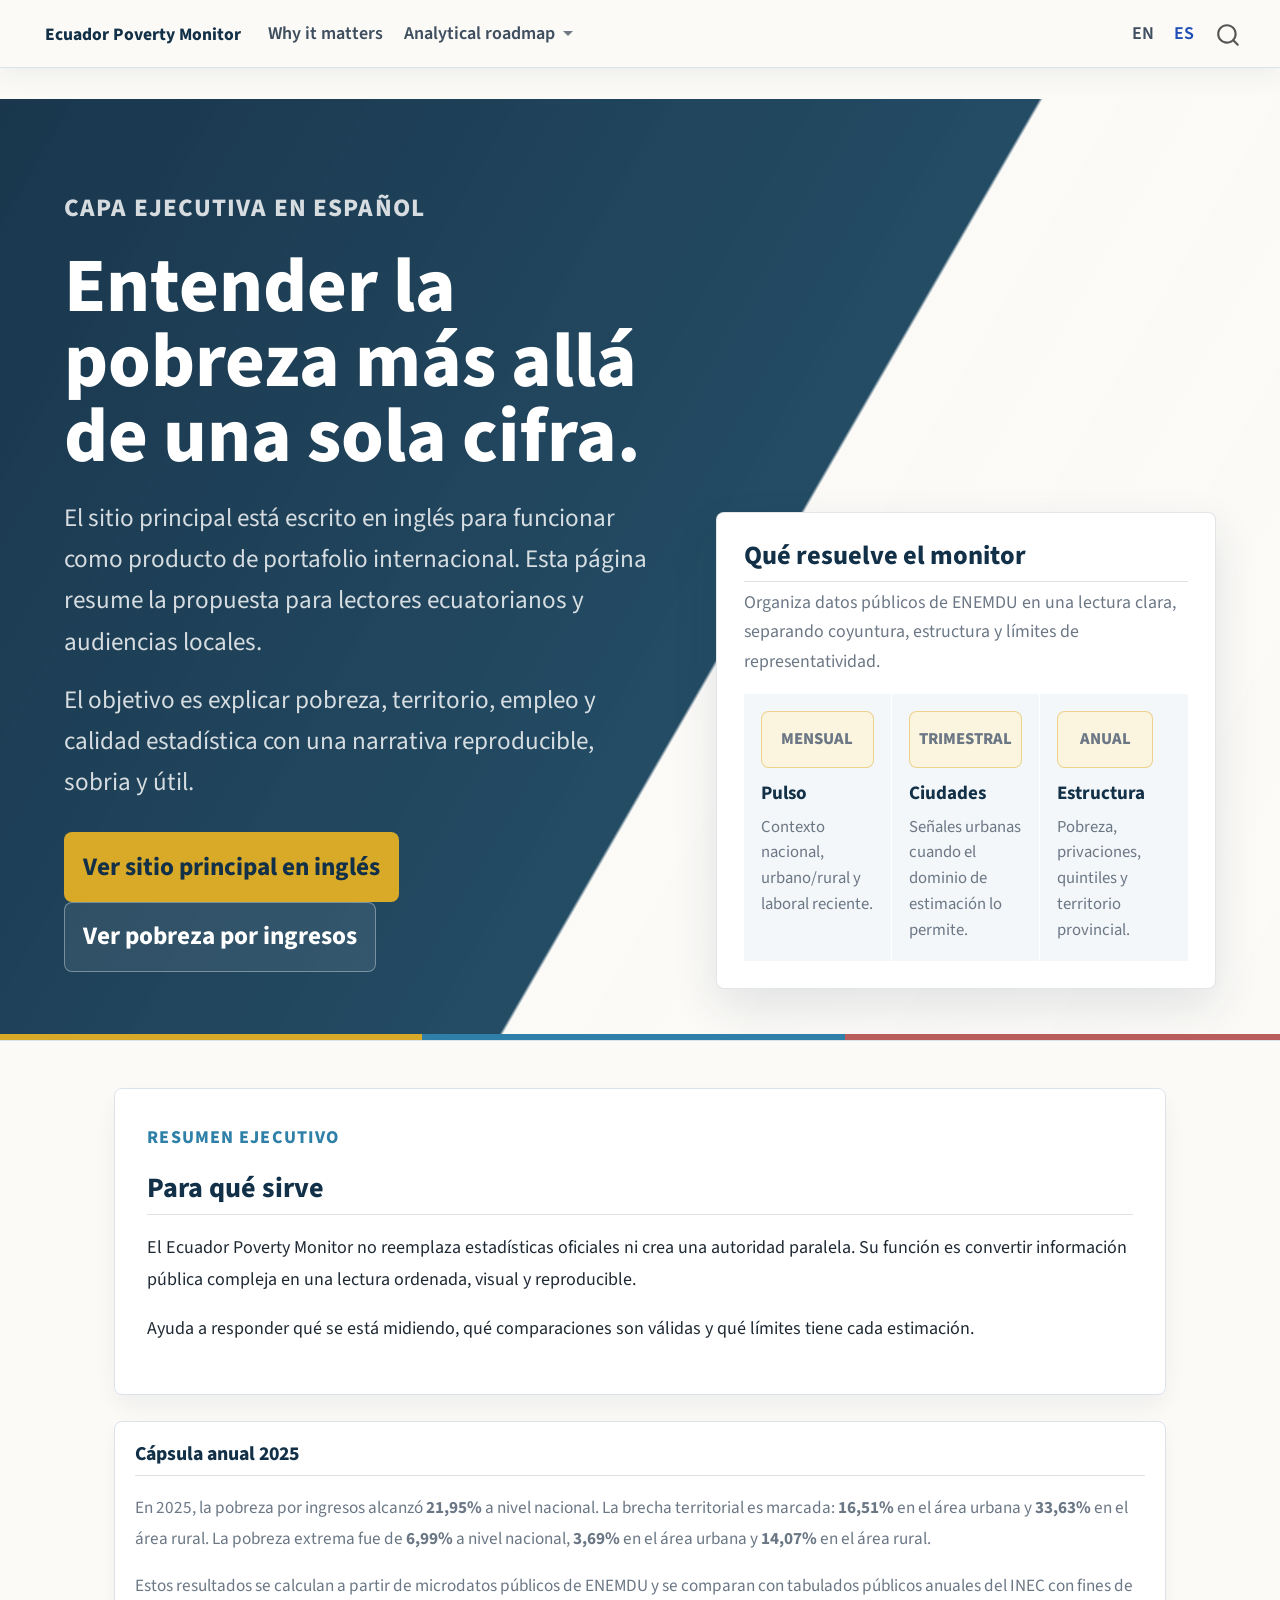
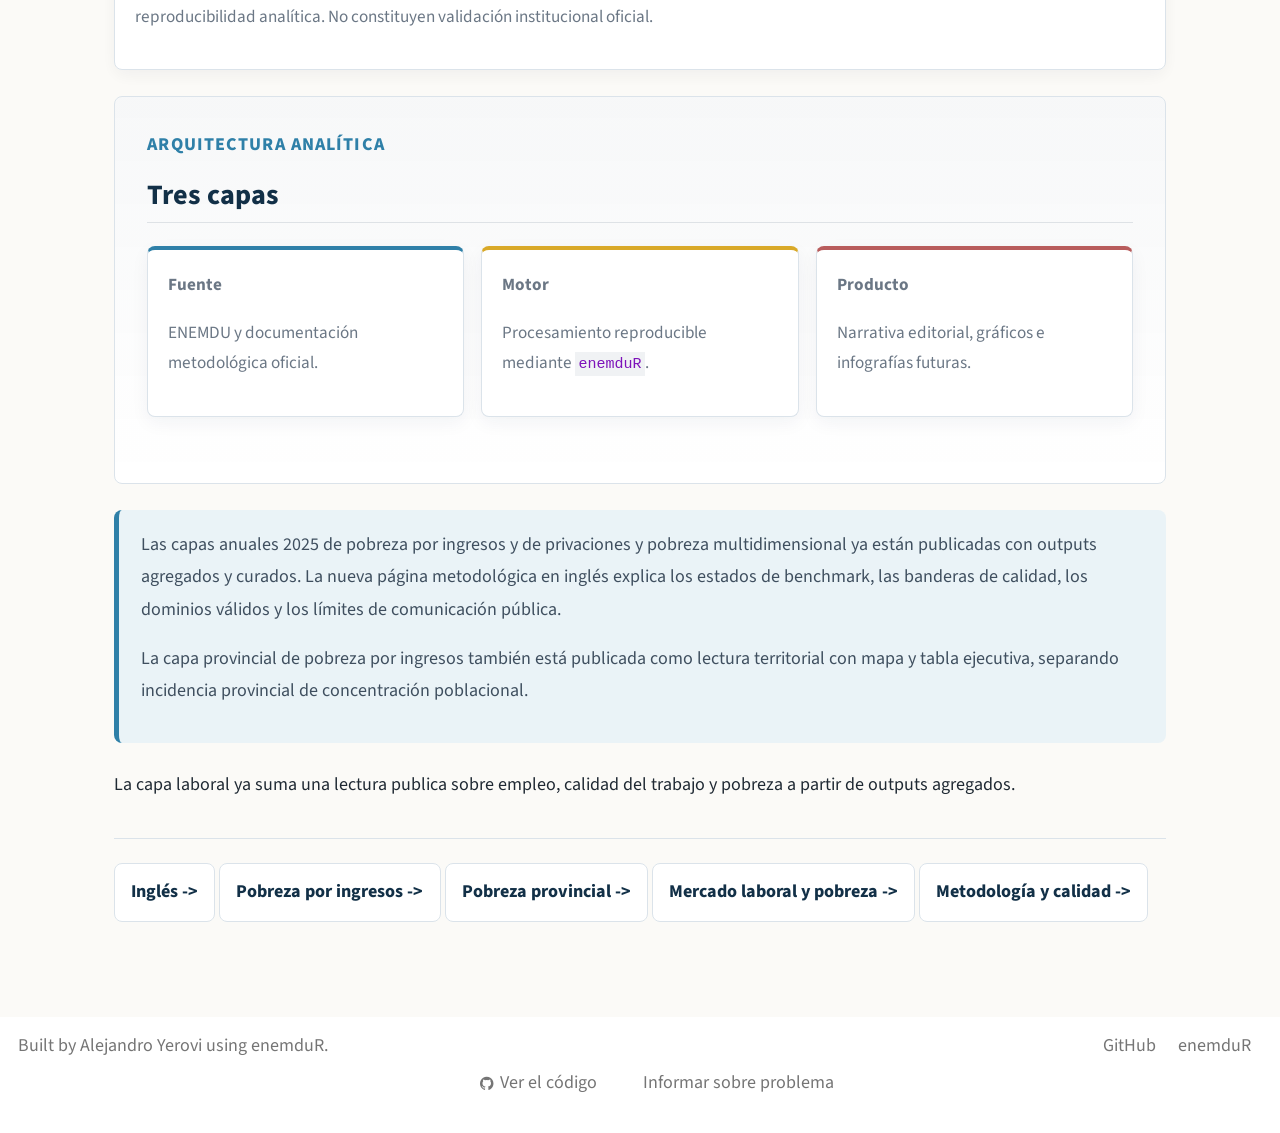
==== commit ce18516a: "feat: add labor poverty public page" ====
--- a/docs/es/index.html
+++ b/docs/es/index.html
@@ -2,7 +2,7 @@
 <html xmlns="http://www.w3.org/1999/xhtml" lang="es" xml:lang="es"><head>
 
 <meta charset="utf-8">
-<meta name="generator" content="quarto-1.9.37">
+<meta name="generator" content="quarto-1.8.27">
 
 <meta name="viewport" content="width=device-width, initial-scale=1.0, user-scalable=yes">
 
@@ -10,9 +10,6 @@
 
 <title>index – Ecuador Poverty Monitor</title>
 <style>
-/* Default styles provided by pandoc.
-** See https://pandoc.org/MANUAL.html#variables-for-html for config info.
-*/
 code{white-space: pre-wrap;}
 span.smallcaps{font-variant: small-caps;}
 div.columns{display: flex; gap: min(4vw, 1.5em);}
@@ -21,7 +18,7 @@
 ul.task-list{list-style: none;}
 ul.task-list li input[type="checkbox"] {
   width: 0.8em;
-  margin: 0 0.8em 0.2em -1em; /* quarto-specific, see https://github.com/quarto-dev/quarto-cli/issues/4556 */ 
+  margin: 0 0.8em 0.2em -1em; /* quarto-specific, see https://github.com/quarto-dev/quarto-cli/issues/4556 */
   vertical-align: middle;
 }
 </style>
@@ -37,14 +34,15 @@
 <link href="../assets/img/brand/epm-favicon.png" rel="icon" type="image/png">
 <script src="../site_libs/quarto-html/quarto.js" type="module"></script>
 <script src="../site_libs/quarto-html/tabsets/tabsets.js" type="module"></script>
+<script src="../site_libs/quarto-html/axe/axe-check.js" type="module"></script>
 <script src="../site_libs/quarto-html/popper.min.js"></script>
 <script src="../site_libs/quarto-html/tippy.umd.min.js"></script>
 <script src="../site_libs/quarto-html/anchor.min.js"></script>
 <link href="../site_libs/quarto-html/tippy.css" rel="stylesheet">
-<link href="../site_libs/quarto-html/quarto-syntax-highlighting-7f8f88aac4f3542376d5c11b86a4c14d.css" rel="stylesheet" id="quarto-text-highlighting-styles">
+<link href="../site_libs/quarto-html/quarto-syntax-highlighting-ed96de9b727972fe78a7b5d16c58bf87.css" rel="stylesheet" id="quarto-text-highlighting-styles">
 <script src="../site_libs/bootstrap/bootstrap.min.js"></script>
 <link href="../site_libs/bootstrap/bootstrap-icons.css" rel="stylesheet">
-<link href="../site_libs/bootstrap/bootstrap-f1567f6532da11e0b3c9d7d9c23d1e21.min.css" rel="stylesheet" append-hash="true" id="quarto-bootstrap" data-mode="light">
+<link href="../site_libs/bootstrap/bootstrap-0e2ed5a012ede8e13c082ff6ed26c046.min.css" rel="stylesheet" append-hash="true" id="quarto-bootstrap" data-mode="light">
 <script id="quarto-search-options" type="application/json">{
   "location": "navbar",
   "copy-button": false,
@@ -100,42 +98,46 @@
           <div class="collapse navbar-collapse" id="navbarCollapse">
             <ul class="navbar-nav navbar-nav-scroll me-auto">
   <li class="nav-item">
-    <a class="nav-link" href="../pages/01_why-monitor.html"> 
+    <a class="nav-link" href="../pages/01_why-monitor.html">
 <span class="menu-text">Why it matters</span></a>
-  </li>  
+  </li>
   <li class="nav-item dropdown ">
     <a class="nav-link dropdown-toggle" href="#" id="nav-menu-analytical-roadmap" role="link" data-bs-toggle="dropdown" aria-expanded="false">
  <span class="menu-text">Analytical roadmap</span>
     </a>
-    <ul class="dropdown-menu" aria-labelledby="nav-menu-analytical-roadmap">    
+    <ul class="dropdown-menu" aria-labelledby="nav-menu-analytical-roadmap">
         <li>
     <a class="dropdown-item" href="../pages/02_income-poverty.html">
  <span class="dropdown-text">Income poverty</span></a>
-  </li>  
+  </li>
         <li>
     <a class="dropdown-item" href="../pages/03_deprivation-multidimensional-poverty.html">
  <span class="dropdown-text">Deprivation &amp; multidimensional poverty</span></a>
-  </li>  
+  </li>
         <li>
     <a class="dropdown-item" href="../pages/05_territorial-province-income-poverty.html">
  <span class="dropdown-text">Provincial income poverty</span></a>
-  </li>  
+  </li>
+        <li>
+    <a class="dropdown-item" href="../pages/06_labor-market-poverty.html">
+ <span class="dropdown-text">Labor market and poverty</span></a>
+  </li>
         <li>
     <a class="dropdown-item" href="../pages/04_methodology-quality.html">
- <span class="dropdown-text">Statistical quality</span></a>
-  </li>  
+ <span class="dropdown-text">Measurement and statistical quality</span></a>
+  </li>
     </ul>
   </li>
 </ul>
             <ul class="navbar-nav navbar-nav-scroll ms-auto">
   <li class="nav-item">
-    <a class="nav-link" href="../index.html"> 
+    <a class="nav-link" href="../index.html">
 <span class="menu-text">EN</span></a>
-  </li>  
+  </li>
   <li class="nav-item">
-    <a class="nav-link active" href="../es/index.html" aria-current="page"> 
+    <a class="nav-link active" href="../es/index.html" aria-current="page">
 <span class="menu-text">ES</span></a>
-  </li>  
+  </li>
 </ul>
           </div> <!-- /navcollapse -->
             <div class="quarto-navbar-tools">
@@ -147,7 +149,7 @@
 <div id="quarto-content" class="quarto-container page-columns page-rows-contents page-layout-full page-navbar">
 <!-- sidebar -->
 <!-- margin-sidebar -->
-    
+
 <!-- main -->
 <main class="content column-page" id="quarto-document-content"><header id="title-block-header" class="quarto-title-block"></header>
 
@@ -248,8 +250,9 @@
 <p>Las capas anuales 2025 de pobreza por ingresos y de privaciones y pobreza multidimensional ya están publicadas con outputs agregados y curados. La nueva página metodológica en inglés explica los estados de benchmark, las banderas de calidad, los dominios válidos y los límites de comunicación pública.</p>
 <p>La capa provincial de pobreza por ingresos también está publicada como lectura territorial con mapa y tabla ejecutiva, separando incidencia provincial de concentración poblacional.</p>
 </div>
+<p>La capa laboral ya suma una lectura publica sobre empleo, calidad del trabajo y pobreza a partir de outputs agregados.</p>
 <div class="page-nav">
-<p><a href="../index.html">Inglés -&gt;</a> <a href="../pages/02_income-poverty.html">Pobreza por ingresos -&gt;</a> <a href="../pages/05_territorial-province-income-poverty.html">Pobreza provincial -&gt;</a> <a href="../pages/04_methodology-quality.html">Metodología y calidad -&gt;</a></p>
+<p><a href="../index.html">Inglés -&gt;</a> <a href="../pages/02_income-poverty.html">Pobreza por ingresos -&gt;</a> <a href="../pages/05_territorial-province-income-poverty.html">Pobreza provincial -&gt;</a> <a href="../pages/06_labor-market-poverty.html">Mercado laboral y pobreza -&gt;</a> <a href="../pages/04_methodology-quality.html">Metodología y calidad -&gt;</a></p>
 </div>
 </div>
 
@@ -267,7 +270,7 @@
     anchorJS.add('.anchored');
     const isCodeAnnotation = (el) => {
       for (const clz of el.classList) {
-        if (clz.startsWith('code-annotation-')) {                     
+        if (clz.startsWith('code-annotation-')) {
           return true;
         }
       }
@@ -287,11 +290,11 @@
         button.setAttribute("data-bs-toggle", "tooltip");
         button.setAttribute("data-bs-placement", "left");
         button.setAttribute("data-bs-title", "Copiado");
-        tooltip = new bootstrap.Tooltip(button, 
-          { trigger: "manual", 
+        tooltip = new bootstrap.Tooltip(button,
+          { trigger: "manual",
             customClass: "code-copy-button-tooltip",
             offset: [0, -8]});
-        tooltip.show();    
+        tooltip.show();
       }
       setTimeout(function() {
         if (tooltip) {
@@ -373,7 +376,7 @@
       if (onUntriggerFn) {
         config.onUntrigger = onUntriggerFn;
       }
-      window.tippy(el, config); 
+      window.tippy(el, config);
     }
     const noterefs = window.document.querySelectorAll('a[role="doc-noteref"]');
     for (var i=0; i<noterefs.length; i++) {
@@ -448,7 +451,7 @@
       tippyHover(xref, undefined, function(instance) {
         instance.disable();
         let url = xref.getAttribute('href');
-        let hash = undefined; 
+        let hash = undefined;
         if (url.startsWith('#')) {
           hash = url;
         } else {
@@ -476,7 +479,7 @@
               if (note !== null) {
                 const html = processXRef(id, note);
                 instance.setContent(html);
-              } 
+              }
             }).finally(() => {
               instance.enable();
               instance.show();
@@ -500,7 +503,7 @@
               }
               const html = processXRef(null, note);
               instance.setContent(html);
-            } 
+            }
           }).finally(() => {
             instance.enable();
             instance.show();
@@ -540,7 +543,7 @@
               height = bottom - top;
             }
             if (top !== null && height !== null && parent !== null) {
-              // cook up a div (if necessary) and position it 
+              // cook up a div (if necessary) and position it
               let div = window.document.getElementById("code-annotation-line-highlight");
               if (div === null) {
                 div = window.document.createElement("div");
@@ -666,7 +669,7 @@
   <div class="nav-footer">
     <div class="nav-footer-left">
 <p>Built by Alejandro Yerovi using enemduR.</p>
-</div>   
+</div>
     <div class="nav-footer-center">
       &nbsp;
     <div class="toc-actions"><ul><li><a href="https://github.com/yerovi84/ecuador-poverty-monitor/blob/main/es/index.qmd" class="toc-action"><i class="bi bi-github"></i>Ver el código</a></li><li><a href="https://github.com/yerovi84/ecuador-poverty-monitor/issues/new" class="toc-action"><i class="bi empty"></i>Informar sobre problema</a></li></ul></div></div>
@@ -676,12 +679,12 @@
     <a class="nav-link" href="https://github.com/yerovi84/ecuador-poverty-monitor">
 <p>GitHub</p>
 </a>
-  </li>  
+  </li>
     <li class="nav-item">
     <a class="nav-link" href="https://github.com/yerovi84/enemduR">
 <p>enemduR</p>
 </a>
-  </li>  
+  </li>
 </ul>
     </div>
   </div>
--- a/docs/site_libs/quarto-html/quarto-syntax-highlighting-ed96de9b727972fe78a7b5d16c58bf87.css
+++ b/docs/site_libs/quarto-html/quarto-syntax-highlighting-ed96de9b727972fe78a7b5d16c58bf87.css
@@ -0,0 +1,236 @@
+/* quarto syntax highlight colors */
+:root {
+  --quarto-hl-ot-color: #003B4F;
+  --quarto-hl-at-color: #657422;
+  --quarto-hl-ss-color: #20794D;
+  --quarto-hl-an-color: #5E5E5E;
+  --quarto-hl-fu-color: #4758AB;
+  --quarto-hl-st-color: #20794D;
+  --quarto-hl-cf-color: #003B4F;
+  --quarto-hl-op-color: #5E5E5E;
+  --quarto-hl-er-color: #AD0000;
+  --quarto-hl-bn-color: #AD0000;
+  --quarto-hl-al-color: #AD0000;
+  --quarto-hl-va-color: #111111;
+  --quarto-hl-bu-color: inherit;
+  --quarto-hl-ex-color: inherit;
+  --quarto-hl-pp-color: #AD0000;
+  --quarto-hl-in-color: #5E5E5E;
+  --quarto-hl-vs-color: #20794D;
+  --quarto-hl-wa-color: #5E5E5E;
+  --quarto-hl-do-color: #5E5E5E;
+  --quarto-hl-im-color: #00769E;
+  --quarto-hl-ch-color: #20794D;
+  --quarto-hl-dt-color: #AD0000;
+  --quarto-hl-fl-color: #AD0000;
+  --quarto-hl-co-color: #5E5E5E;
+  --quarto-hl-cv-color: #5E5E5E;
+  --quarto-hl-cn-color: #8f5902;
+  --quarto-hl-sc-color: #5E5E5E;
+  --quarto-hl-dv-color: #AD0000;
+  --quarto-hl-kw-color: #003B4F;
+}
+
+/* other quarto variables */
+:root {
+  --quarto-font-monospace: SFMono-Regular, Menlo, Monaco, Consolas, "Liberation Mono", "Courier New", monospace;
+}
+
+/* syntax highlight based on Pandoc's rules */
+pre > code.sourceCode > span {
+  color: #003B4F;
+}
+
+code.sourceCode > span {
+  color: #003B4F;
+}
+
+div.sourceCode,
+div.sourceCode pre.sourceCode {
+  color: #003B4F;
+}
+
+/* Normal */
+code span {
+  color: #003B4F;
+}
+
+/* Alert */
+code span.al {
+  color: #AD0000;
+  font-style: inherit;
+}
+
+/* Annotation */
+code span.an {
+  color: #5E5E5E;
+  font-style: inherit;
+}
+
+/* Attribute */
+code span.at {
+  color: #657422;
+  font-style: inherit;
+}
+
+/* BaseN */
+code span.bn {
+  color: #AD0000;
+  font-style: inherit;
+}
+
+/* BuiltIn */
+code span.bu {
+  font-style: inherit;
+}
+
+/* ControlFlow */
+code span.cf {
+  color: #003B4F;
+  font-weight: bold;
+  font-style: inherit;
+}
+
+/* Char */
+code span.ch {
+  color: #20794D;
+  font-style: inherit;
+}
+
+/* Constant */
+code span.cn {
+  color: #8f5902;
+  font-style: inherit;
+}
+
+/* Comment */
+code span.co {
+  color: #5E5E5E;
+  font-style: inherit;
+}
+
+/* CommentVar */
+code span.cv {
+  color: #5E5E5E;
+  font-style: italic;
+}
+
+/* Documentation */
+code span.do {
+  color: #5E5E5E;
+  font-style: italic;
+}
+
+/* DataType */
+code span.dt {
+  color: #AD0000;
+  font-style: inherit;
+}
+
+/* DecVal */
+code span.dv {
+  color: #AD0000;
+  font-style: inherit;
+}
+
+/* Error */
+code span.er {
+  color: #AD0000;
+  font-style: inherit;
+}
+
+/* Extension */
+code span.ex {
+  font-style: inherit;
+}
+
+/* Float */
+code span.fl {
+  color: #AD0000;
+  font-style: inherit;
+}
+
+/* Function */
+code span.fu {
+  color: #4758AB;
+  font-style: inherit;
+}
+
+/* Import */
+code span.im {
+  color: #00769E;
+  font-style: inherit;
+}
+
+/* Information */
+code span.in {
+  color: #5E5E5E;
+  font-style: inherit;
+}
+
+/* Keyword */
+code span.kw {
+  color: #003B4F;
+  font-weight: bold;
+  font-style: inherit;
+}
+
+/* Operator */
+code span.op {
+  color: #5E5E5E;
+  font-style: inherit;
+}
+
+/* Other */
+code span.ot {
+  color: #003B4F;
+  font-style: inherit;
+}
+
+/* Preprocessor */
+code span.pp {
+  color: #AD0000;
+  font-style: inherit;
+}
+
+/* SpecialChar */
+code span.sc {
+  color: #5E5E5E;
+  font-style: inherit;
+}
+
+/* SpecialString */
+code span.ss {
+  color: #20794D;
+  font-style: inherit;
+}
+
+/* String */
+code span.st {
+  color: #20794D;
+  font-style: inherit;
+}
+
+/* Variable */
+code span.va {
+  color: #111111;
+  font-style: inherit;
+}
+
+/* VerbatimString */
+code span.vs {
+  color: #20794D;
+  font-style: inherit;
+}
+
+/* Warning */
+code span.wa {
+  color: #5E5E5E;
+  font-style: italic;
+}
+
+.prevent-inlining {
+  content: "</";
+}
+
+/*# sourceMappingURL=0920dd6d7437995b8cdf7429764427b1.css.map */
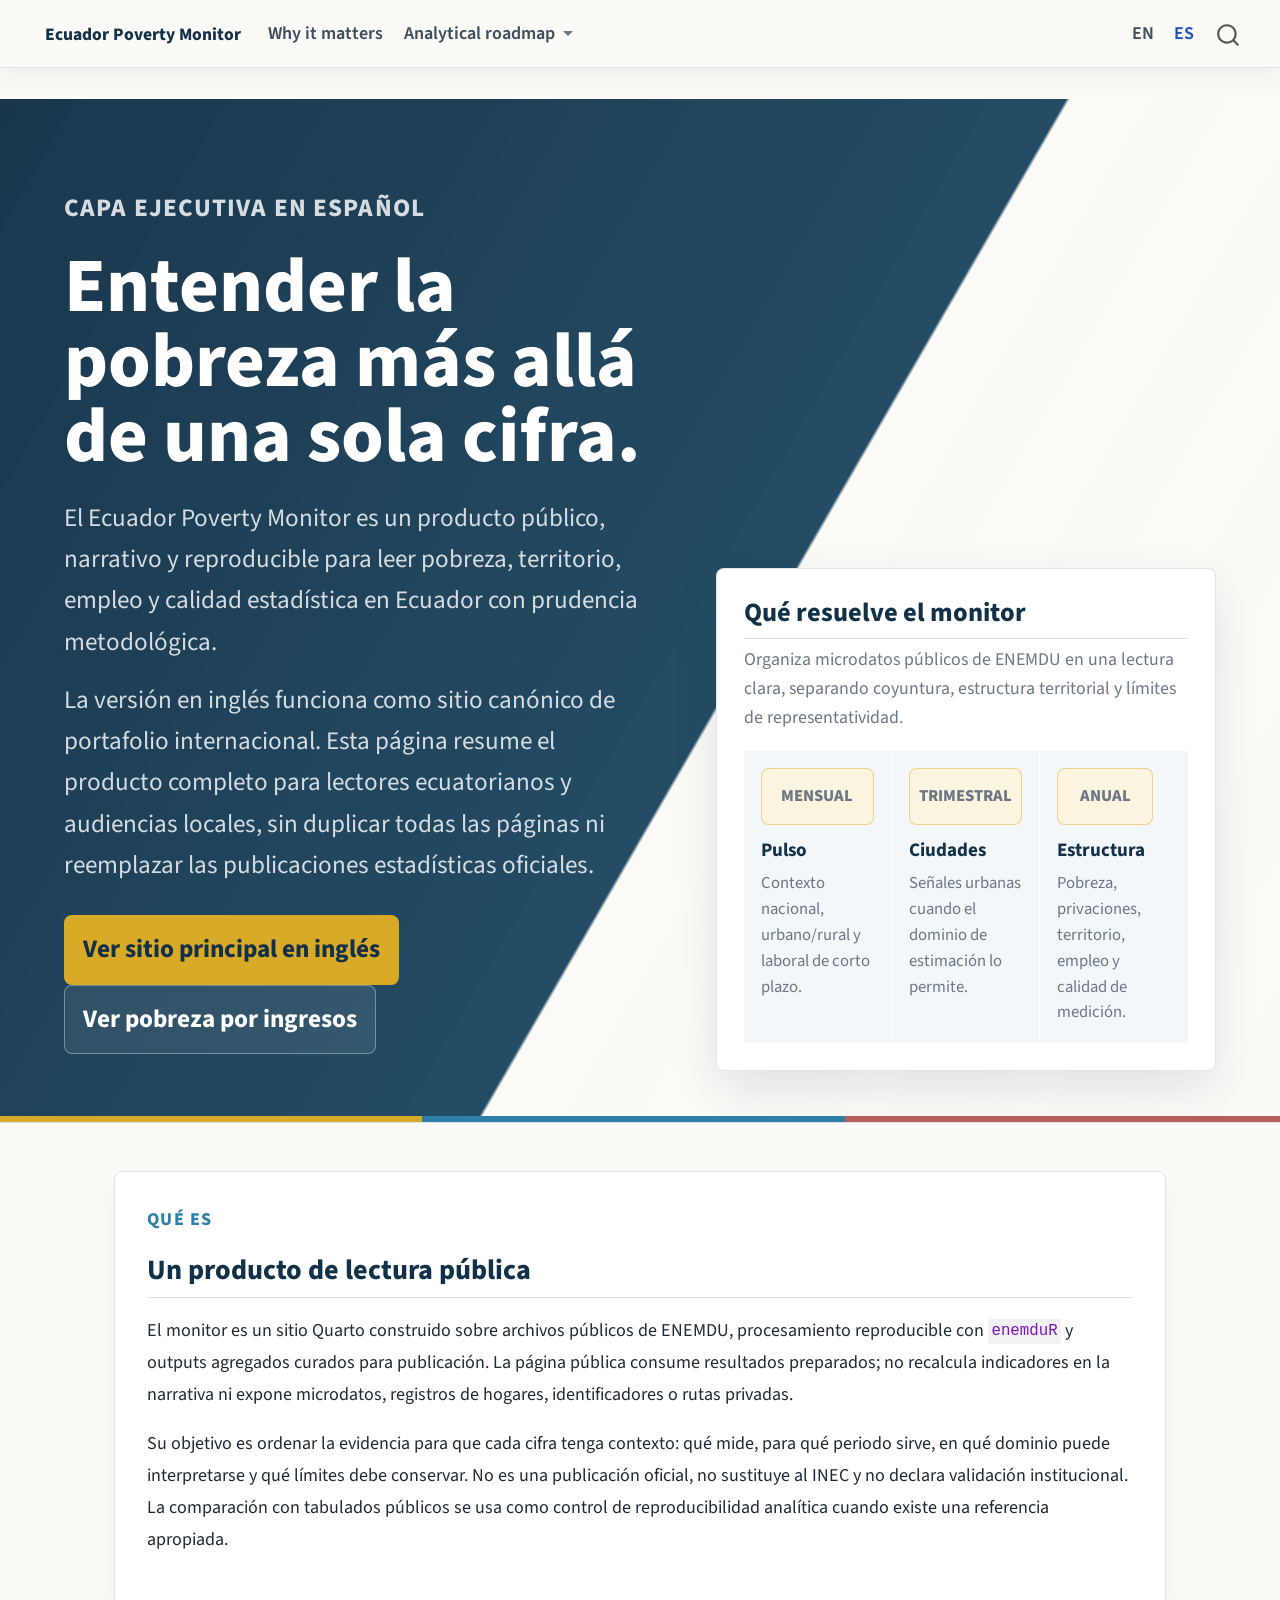
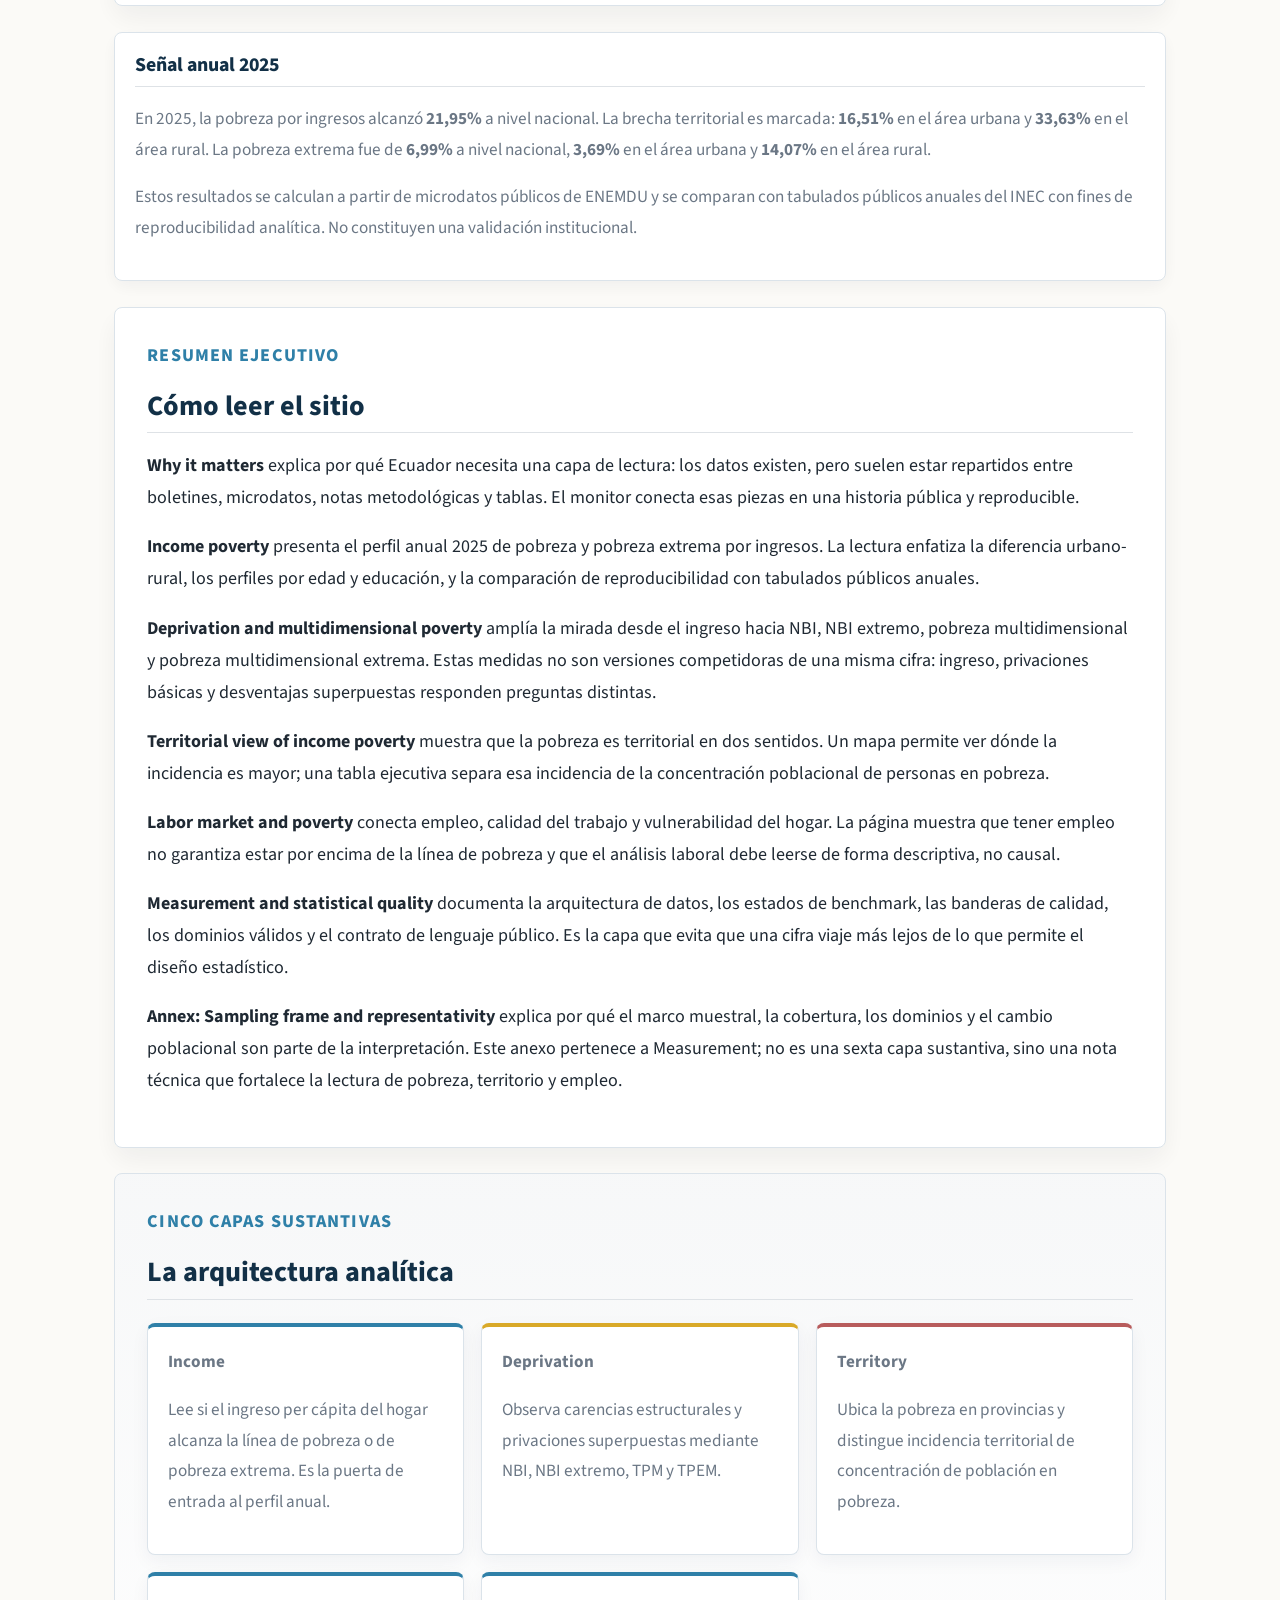
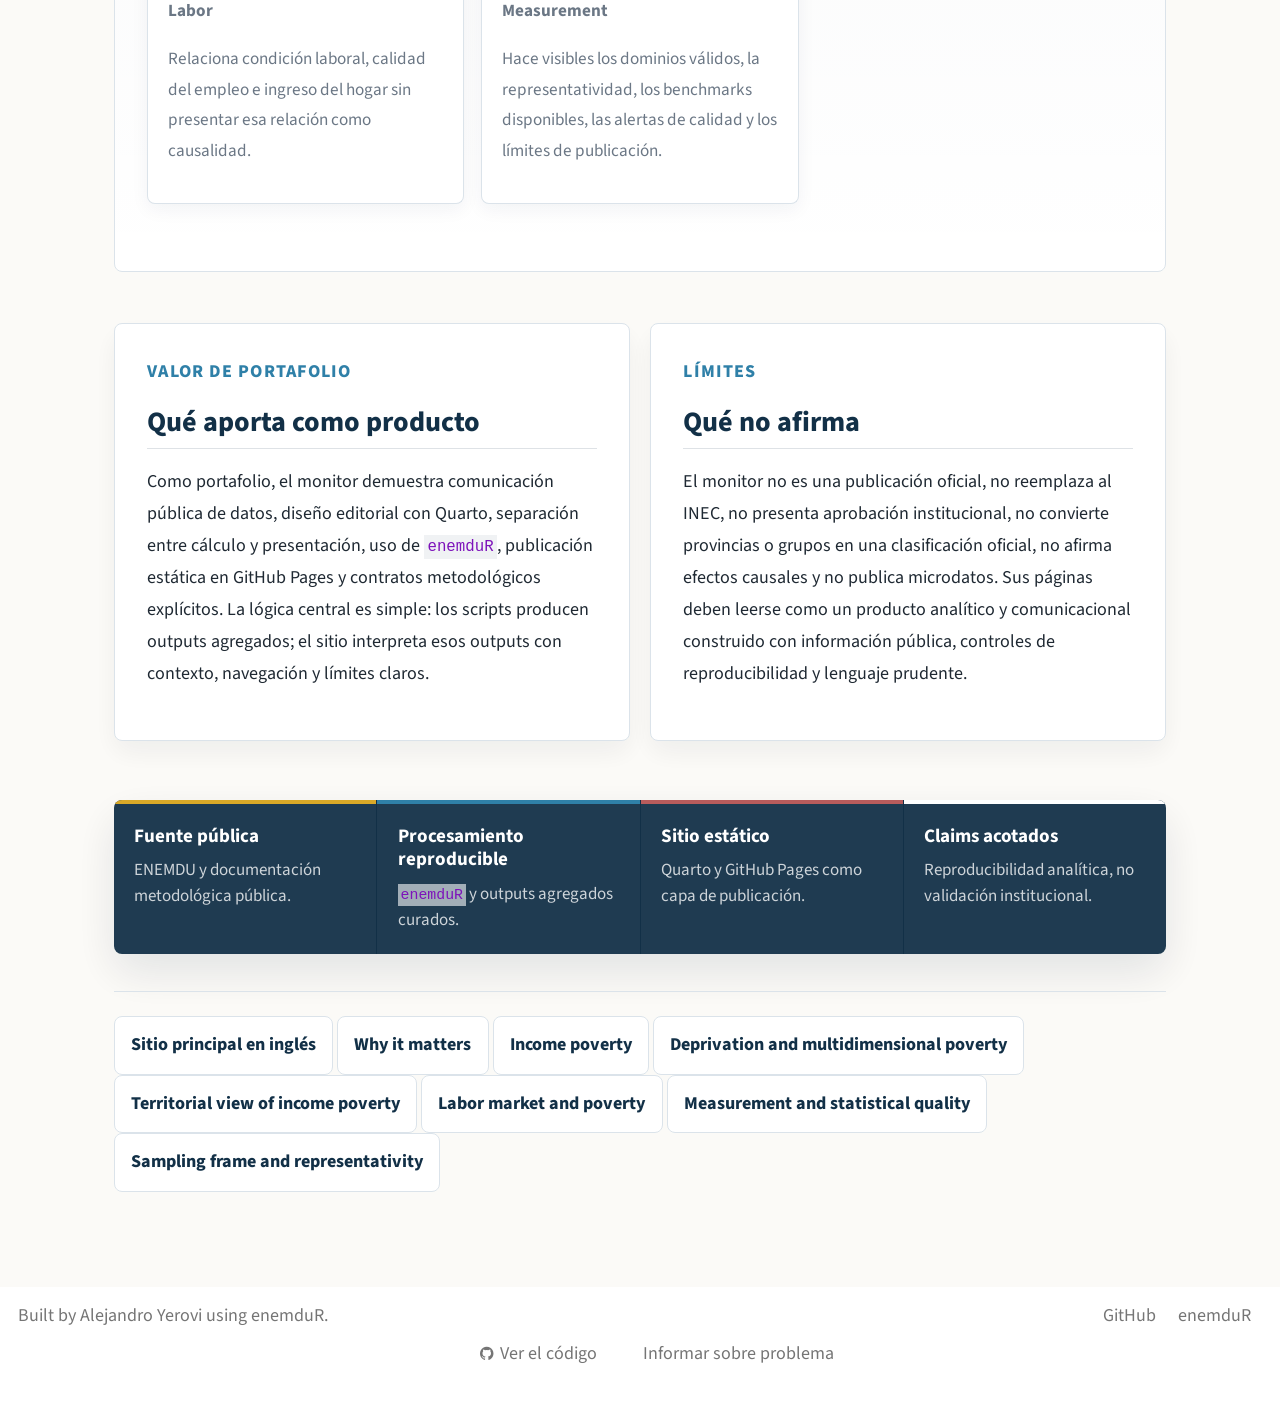
==== commit efc1fa2f: "docs: polish Spanish executive landing" ====
--- a/docs/es/index.html
+++ b/docs/es/index.html
@@ -112,11 +112,11 @@
   </li>
         <li>
     <a class="dropdown-item" href="../pages/03_deprivation-multidimensional-poverty.html">
- <span class="dropdown-text">Deprivation &amp; multidimensional poverty</span></a>
+ <span class="dropdown-text">Deprivation and multidimensional poverty</span></a>
   </li>
         <li>
     <a class="dropdown-item" href="../pages/05_territorial-province-income-poverty.html">
- <span class="dropdown-text">Provincial income poverty</span></a>
+ <span class="dropdown-text">Territorial view of income poverty</span></a>
   </li>
         <li>
     <a class="dropdown-item" href="../pages/06_labor-market-poverty.html">
@@ -164,8 +164,8 @@
 </div>
 <section id="entender-la-pobreza-más-allá-de-una-sola-cifra." class="level1">
 <h1>Entender la pobreza más allá de una sola cifra.</h1>
-<p>El sitio principal está escrito en inglés para funcionar como producto de portafolio internacional. Esta página resume la propuesta para lectores ecuatorianos y audiencias locales.</p>
-<p>El objetivo es explicar pobreza, territorio, empleo y calidad estadística con una narrativa reproducible, sobria y útil.</p>
+<p>El Ecuador Poverty Monitor es un producto público, narrativo y reproducible para leer pobreza, territorio, empleo y calidad estadística en Ecuador con prudencia metodológica.</p>
+<p>La versión en inglés funciona como sitio canónico de portafolio internacional. Esta página resume el producto completo para lectores ecuatorianos y audiencias locales, sin duplicar todas las páginas ni reemplazar las publicaciones estadísticas oficiales.</p>
 <div class="hero-actions">
 <p><a href="../index.html" class="btn-monitor btn-primary-monitor">Ver sitio principal en inglés</a> <a href="../pages/02_income-poverty.html" class="btn-monitor btn-secondary-monitor">Ver pobreza por ingresos</a></p>
 </div>
@@ -173,7 +173,7 @@
 </div>
 <section id="qué-resuelve-el-monitor" class="level2 hero-deck">
 <h2 class="anchored" data-anchor-id="qué-resuelve-el-monitor">Qué resuelve el monitor</h2>
-<p>Organiza datos públicos de ENEMDU en una lectura clara, separando coyuntura, estructura y límites de representatividad.</p>
+<p>Organiza microdatos públicos de ENEMDU en una lectura clara, separando coyuntura, estructura territorial y límites de representatividad.</p>
 <div class="kpi-strip">
 <div class="kpi-item">
 <div class="period-badge">
@@ -181,7 +181,7 @@
 </div>
 <p><strong>Pulso</strong></p>
 <div class="small-muted">
-<p>Contexto nacional, urbano/rural y laboral reciente.</p>
+<p>Contexto nacional, urbano/rural y laboral de corto plazo.</p>
 </div>
 </div>
 <div class="kpi-item">
@@ -199,7 +199,7 @@
 </div>
 <p><strong>Estructura</strong></p>
 <div class="small-muted">
-<p>Pobreza, privaciones, quintiles y territorio provincial.</p>
+<p>Pobreza, privaciones, territorio, empleo y calidad de medición.</p>
 </div>
 </div>
 </div>
@@ -209,50 +209,106 @@
 <div class="content-block">
 <div class="story-panel">
 <div class="section-kicker">
-<p>Resumen ejecutivo</p>
-</div>
-<section id="para-qué-sirve" class="level2">
-<h2 class="anchored" data-anchor-id="para-qué-sirve">Para qué sirve</h2>
-<p>El Ecuador Poverty Monitor no reemplaza estadísticas oficiales ni crea una autoridad paralela. Su función es convertir información pública compleja en una lectura ordenada, visual y reproducible.</p>
-<p>Ayuda a responder qué se está midiendo, qué comparaciones son válidas y qué límites tiene cada estimación.</p>
+<p>Qué es</p>
+</div>
+<section id="un-producto-de-lectura-pública" class="level2">
+<h2 class="anchored" data-anchor-id="un-producto-de-lectura-pública">Un producto de lectura pública</h2>
+<p>El monitor es un sitio Quarto construido sobre archivos públicos de ENEMDU, procesamiento reproducible con <code>enemduR</code> y outputs agregados curados para publicación. La página pública consume resultados preparados; no recalcula indicadores en la narrativa ni expone microdatos, registros de hogares, identificadores o rutas privadas.</p>
+<p>Su objetivo es ordenar la evidencia para que cada cifra tenga contexto: qué mide, para qué periodo sirve, en qué dominio puede interpretarse y qué límites debe conservar. No es una publicación oficial, no sustituye al INEC y no declara validación institucional. La comparación con tabulados públicos se usa como control de reproducibilidad analítica cuando existe una referencia apropiada.</p>
 </section>
 </div>
-<section id="cápsula-anual-2025" class="level2 monitor-card">
-<h2 class="anchored" data-anchor-id="cápsula-anual-2025">Cápsula anual 2025</h2>
+<section id="señal-anual-2025" class="level2 monitor-card">
+<h2 class="anchored" data-anchor-id="señal-anual-2025">Señal anual 2025</h2>
 <p>En 2025, la pobreza por ingresos alcanzó <strong>21,95%</strong> a nivel nacional. La brecha territorial es marcada: <strong>16,51%</strong> en el área urbana y <strong>33,63%</strong> en el área rural. La pobreza extrema fue de <strong>6,99%</strong> a nivel nacional, <strong>3,69%</strong> en el área urbana y <strong>14,07%</strong> en el área rural.</p>
 <div class="monitor-note">
-<p>Estos resultados se calculan a partir de microdatos públicos de ENEMDU y se comparan con tabulados públicos anuales del INEC con fines de reproducibilidad analítica. No constituyen validación institucional oficial.</p>
+<p>Estos resultados se calculan a partir de microdatos públicos de ENEMDU y se comparan con tabulados públicos anuales del INEC con fines de reproducibilidad analítica. No constituyen una validación institucional.</p>
 </div>
 </section>
+<div class="story-panel">
+<div class="section-kicker">
+<p>Resumen ejecutivo</p>
+</div>
+<section id="cómo-leer-el-sitio" class="level2">
+<h2 class="anchored" data-anchor-id="cómo-leer-el-sitio">Cómo leer el sitio</h2>
+<p><strong>Why it matters</strong> explica por qué Ecuador necesita una capa de lectura: los datos existen, pero suelen estar repartidos entre boletines, microdatos, notas metodológicas y tablas. El monitor conecta esas piezas en una historia pública y reproducible.</p>
+<p><strong>Income poverty</strong> presenta el perfil anual 2025 de pobreza y pobreza extrema por ingresos. La lectura enfatiza la diferencia urbano-rural, los perfiles por edad y educación, y la comparación de reproducibilidad con tabulados públicos anuales.</p>
+<p><strong>Deprivation and multidimensional poverty</strong> amplía la mirada desde el ingreso hacia NBI, NBI extremo, pobreza multidimensional y pobreza multidimensional extrema. Estas medidas no son versiones competidoras de una misma cifra: ingreso, privaciones básicas y desventajas superpuestas responden preguntas distintas.</p>
+<p><strong>Territorial view of income poverty</strong> muestra que la pobreza es territorial en dos sentidos. Un mapa permite ver dónde la incidencia es mayor; una tabla ejecutiva separa esa incidencia de la concentración poblacional de personas en pobreza.</p>
+<p><strong>Labor market and poverty</strong> conecta empleo, calidad del trabajo y vulnerabilidad del hogar. La página muestra que tener empleo no garantiza estar por encima de la línea de pobreza y que el análisis laboral debe leerse de forma descriptiva, no causal.</p>
+<p><strong>Measurement and statistical quality</strong> documenta la arquitectura de datos, los estados de benchmark, las banderas de calidad, los dominios válidos y el contrato de lenguaje público. Es la capa que evita que una cifra viaje más lejos de lo que permite el diseño estadístico.</p>
+<p><strong>Annex: Sampling frame and representativity</strong> explica por qué el marco muestral, la cobertura, los dominios y el cambio poblacional son parte de la interpretación. Este anexo pertenece a Measurement; no es una sexta capa sustantiva, sino una nota técnica que fortalece la lectura de pobreza, territorio y empleo.</p>
+</section>
+</div>
 <div class="infographic-frame">
 <div class="section-kicker">
-<p>Arquitectura analítica</p>
-</div>
-<section id="tres-capas" class="level2">
-<h2 class="anchored" data-anchor-id="tres-capas">Tres capas</h2>
+<p>Cinco capas sustantivas</p>
+</div>
+<section id="la-arquitectura-analítica" class="level2">
+<h2 class="anchored" data-anchor-id="la-arquitectura-analítica">La arquitectura analítica</h2>
 <div class="frame-grid">
 <div class="frame-cell">
-<p><strong>Fuente</strong></p>
-<p>ENEMDU y documentación metodológica oficial.</p>
+<p><strong>Income</strong></p>
+<p>Lee si el ingreso per cápita del hogar alcanza la línea de pobreza o de pobreza extrema. Es la puerta de entrada al perfil anual.</p>
 </div>
 <div class="frame-cell">
-<p><strong>Motor</strong></p>
-<p>Procesamiento reproducible mediante <code>enemduR</code>.</p>
+<p><strong>Deprivation</strong></p>
+<p>Observa carencias estructurales y privaciones superpuestas mediante NBI, NBI extremo, TPM y TPEM.</p>
 </div>
 <div class="frame-cell">
-<p><strong>Producto</strong></p>
-<p>Narrativa editorial, gráficos e infografías futuras.</p>
+<p><strong>Territory</strong></p>
+<p>Ubica la pobreza en provincias y distingue incidencia territorial de concentración de población en pobreza.</p>
+</div>
+<div class="frame-cell">
+<p><strong>Labor</strong></p>
+<p>Relaciona condición laboral, calidad del empleo e ingreso del hogar sin presentar esa relación como causalidad.</p>
+</div>
+<div class="frame-cell">
+<p><strong>Measurement</strong></p>
+<p>Hace visibles los dominios válidos, la representatividad, los benchmarks disponibles, las alertas de calidad y los límites de publicación.</p>
 </div>
 </div>
 </section>
 </div>
-<div class="method-note">
-<p>Las capas anuales 2025 de pobreza por ingresos y de privaciones y pobreza multidimensional ya están publicadas con outputs agregados y curados. La nueva página metodológica en inglés explica los estados de benchmark, las banderas de calidad, los dominios válidos y los límites de comunicación pública.</p>
-<p>La capa provincial de pobreza por ingresos también está publicada como lectura territorial con mapa y tabla ejecutiva, separando incidencia provincial de concentración poblacional.</p>
-</div>
-<p>La capa laboral ya suma una lectura publica sobre empleo, calidad del trabajo y pobreza a partir de outputs agregados.</p>
+<div class="story-grid">
+<div class="story-panel">
+<div class="section-kicker">
+<p>Valor de portafolio</p>
+</div>
+<section id="qué-aporta-como-producto" class="level2">
+<h2 class="anchored" data-anchor-id="qué-aporta-como-producto">Qué aporta como producto</h2>
+<p>Como portafolio, el monitor demuestra comunicación pública de datos, diseño editorial con Quarto, separación entre cálculo y presentación, uso de <code>enemduR</code>, publicación estática en GitHub Pages y contratos metodológicos explícitos. La lógica central es simple: los scripts producen outputs agregados; el sitio interpreta esos outputs con contexto, navegación y límites claros.</p>
+</section>
+</div>
+<div class="story-panel">
+<div class="section-kicker">
+<p>Límites</p>
+</div>
+<section id="qué-no-afirma" class="level2">
+<h2 class="anchored" data-anchor-id="qué-no-afirma">Qué no afirma</h2>
+<p>El monitor no es una publicación oficial, no reemplaza al INEC, no presenta aprobación institucional, no convierte provincias o grupos en una clasificación oficial, no afirma efectos causales y no publica microdatos. Sus páginas deben leerse como un producto analítico y comunicacional construido con información pública, controles de reproducibilidad y lenguaje prudente.</p>
+</section>
+</div>
+</div>
+<div class="proof-strip">
+<div class="proof-item">
+<p><strong>Fuente pública</strong></p>
+<p>ENEMDU y documentación metodológica pública.</p>
+</div>
+<div class="proof-item">
+<p><strong>Procesamiento reproducible</strong></p>
+<p><code>enemduR</code> y outputs agregados curados.</p>
+</div>
+<div class="proof-item">
+<p><strong>Sitio estático</strong></p>
+<p>Quarto y GitHub Pages como capa de publicación.</p>
+</div>
+<div class="proof-item">
+<p><strong>Claims acotados</strong></p>
+<p>Reproducibilidad analítica, no validación institucional.</p>
+</div>
+</div>
 <div class="page-nav">
-<p><a href="../index.html">Inglés -&gt;</a> <a href="../pages/02_income-poverty.html">Pobreza por ingresos -&gt;</a> <a href="../pages/05_territorial-province-income-poverty.html">Pobreza provincial -&gt;</a> <a href="../pages/06_labor-market-poverty.html">Mercado laboral y pobreza -&gt;</a> <a href="../pages/04_methodology-quality.html">Metodología y calidad -&gt;</a></p>
+<p><a href="../index.html">Sitio principal en inglés</a> <a href="../pages/01_why-monitor.html">Why it matters</a> <a href="../pages/02_income-poverty.html">Income poverty</a> <a href="../pages/03_deprivation-multidimensional-poverty.html">Deprivation and multidimensional poverty</a> <a href="../pages/05_territorial-province-income-poverty.html">Territorial view of income poverty</a> <a href="../pages/06_labor-market-poverty.html">Labor market and poverty</a> <a href="../pages/04_methodology-quality.html">Measurement and statistical quality</a> <a href="../pages/a01_sampling-frame-representativity.html">Sampling frame and representativity</a></p>
 </div>
 </div>
 
